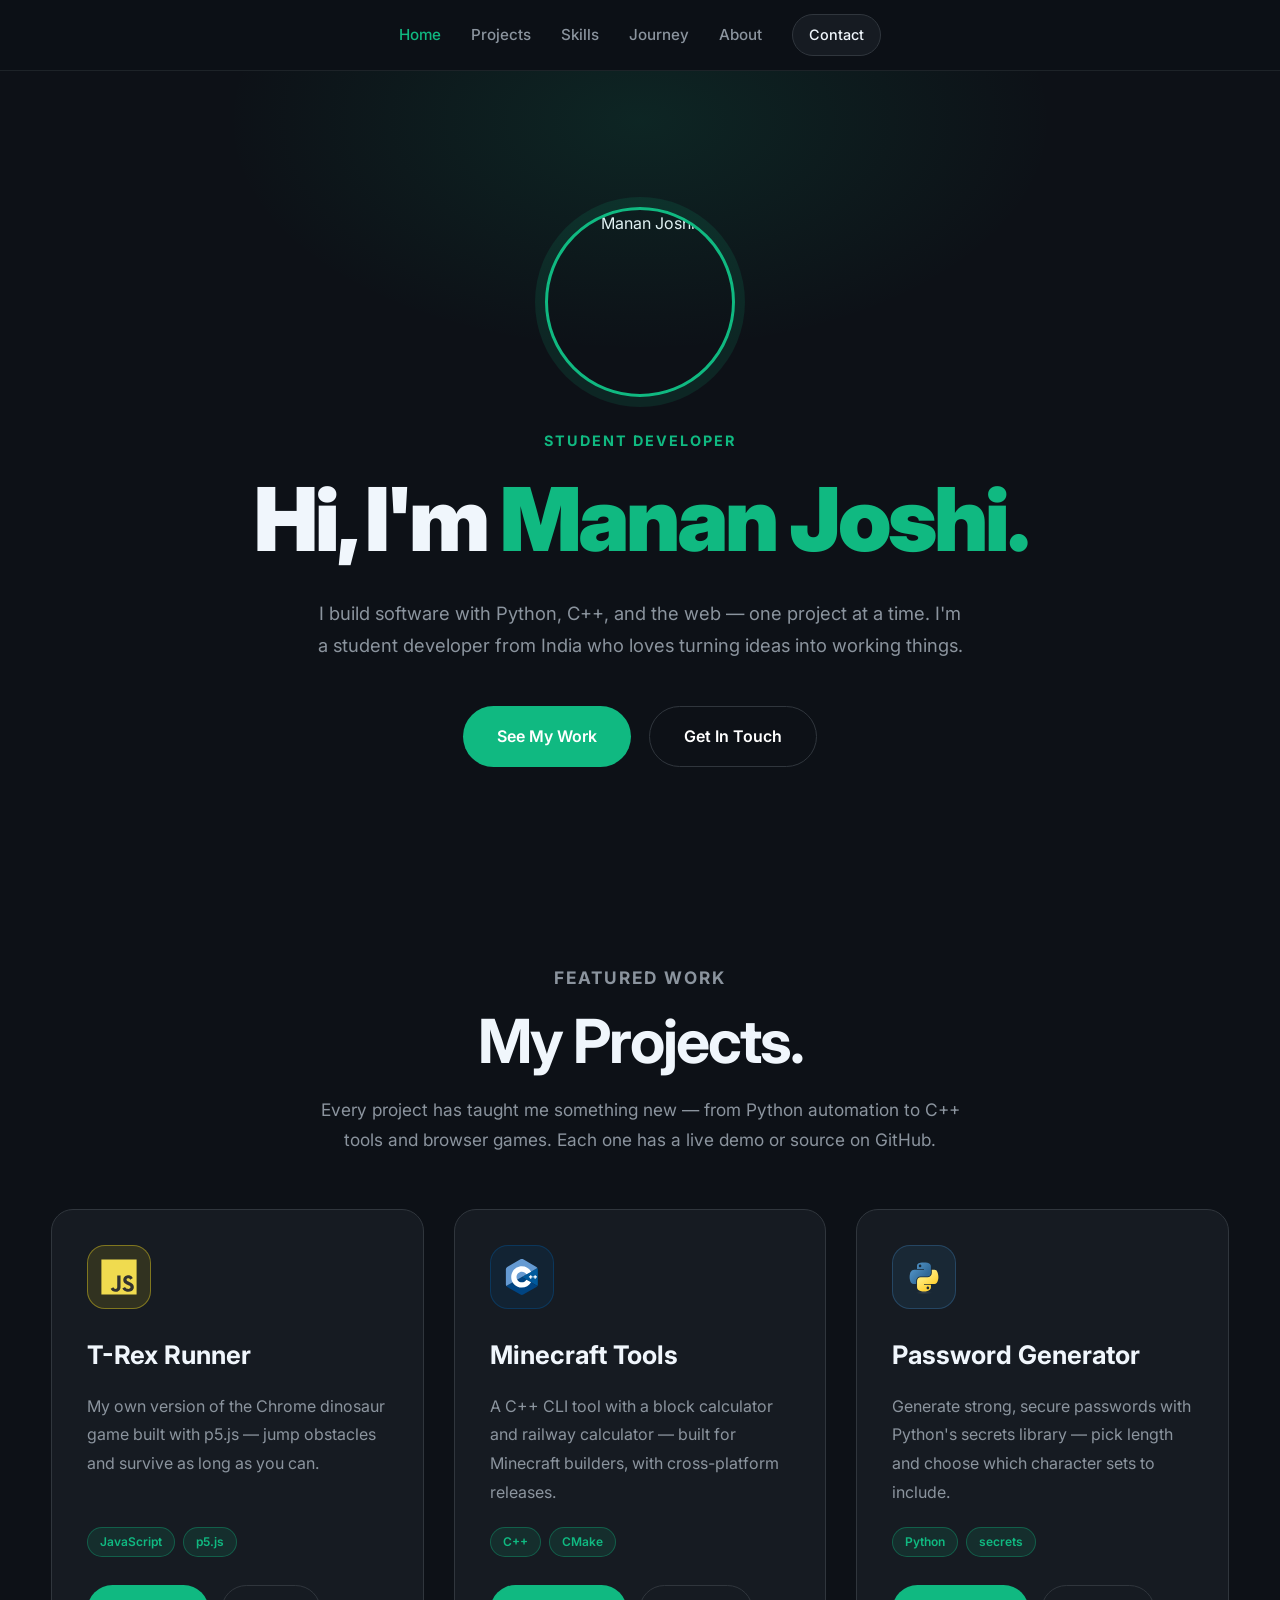
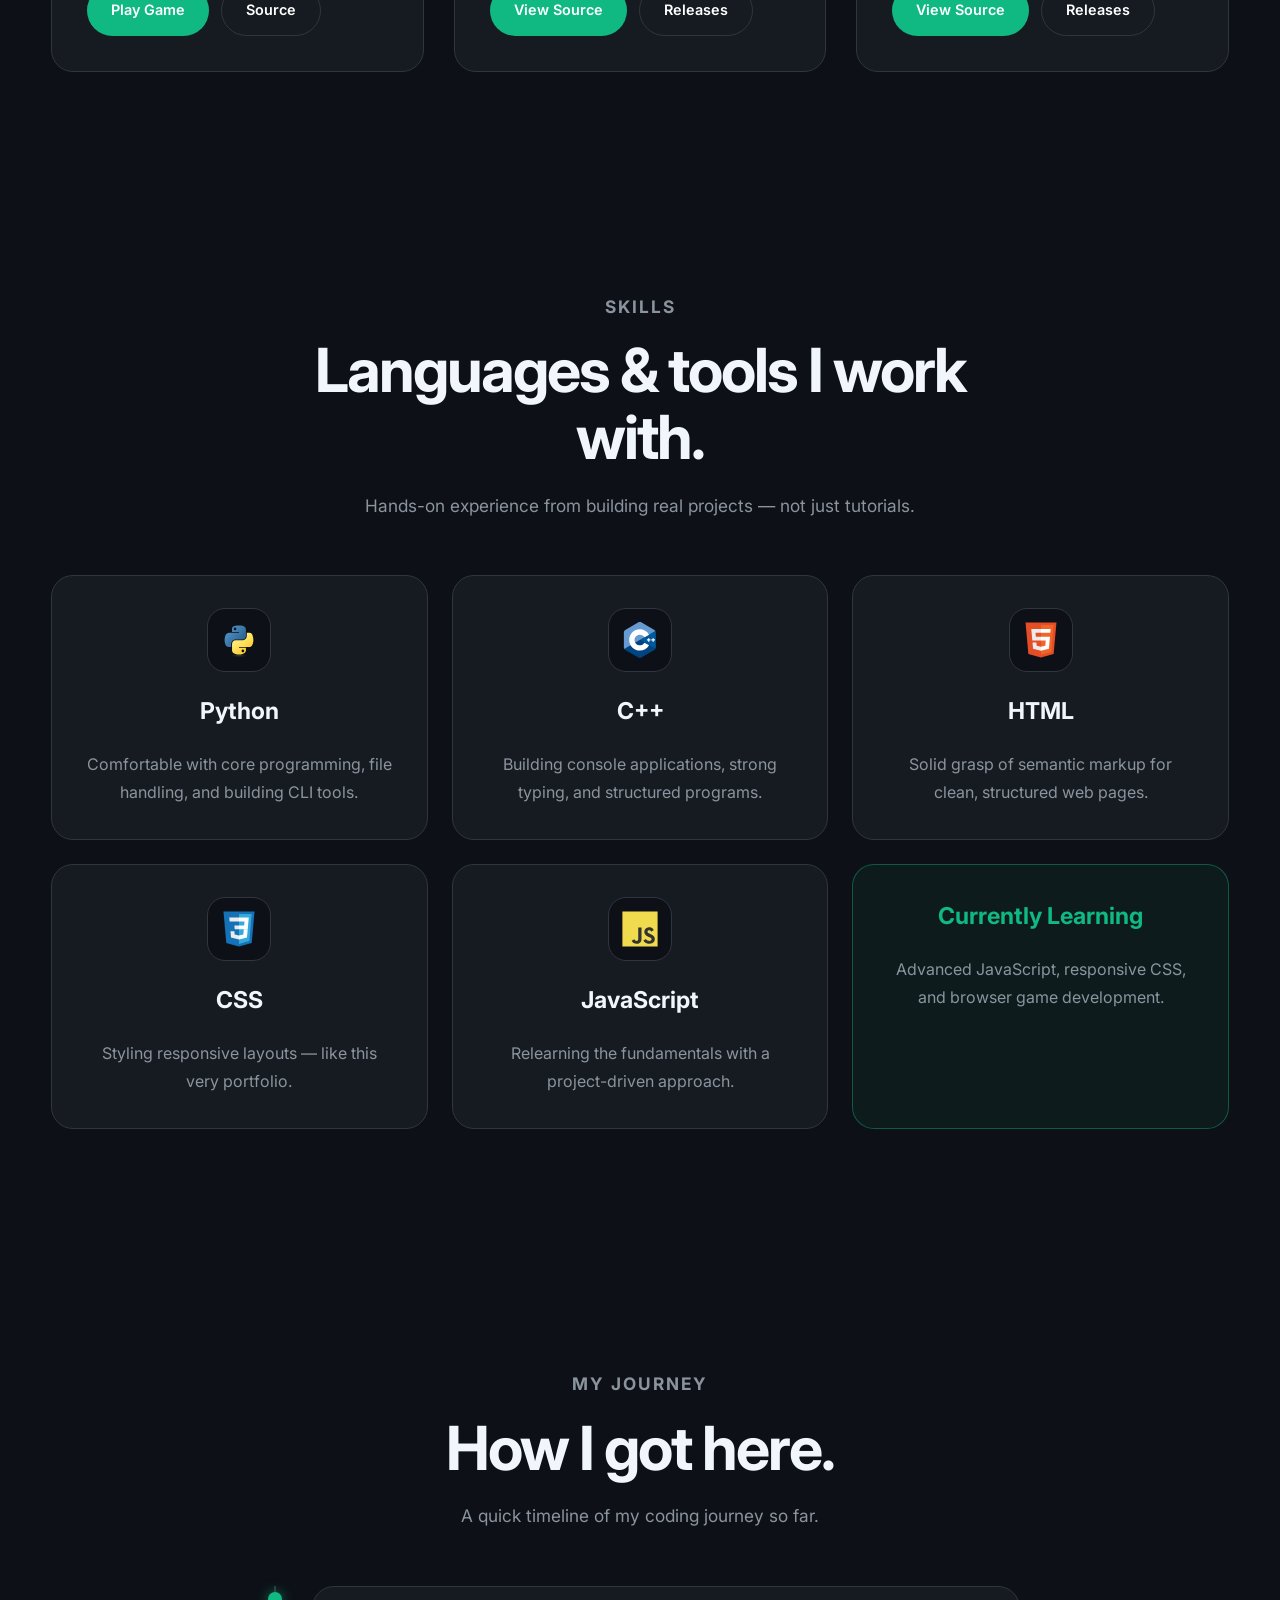
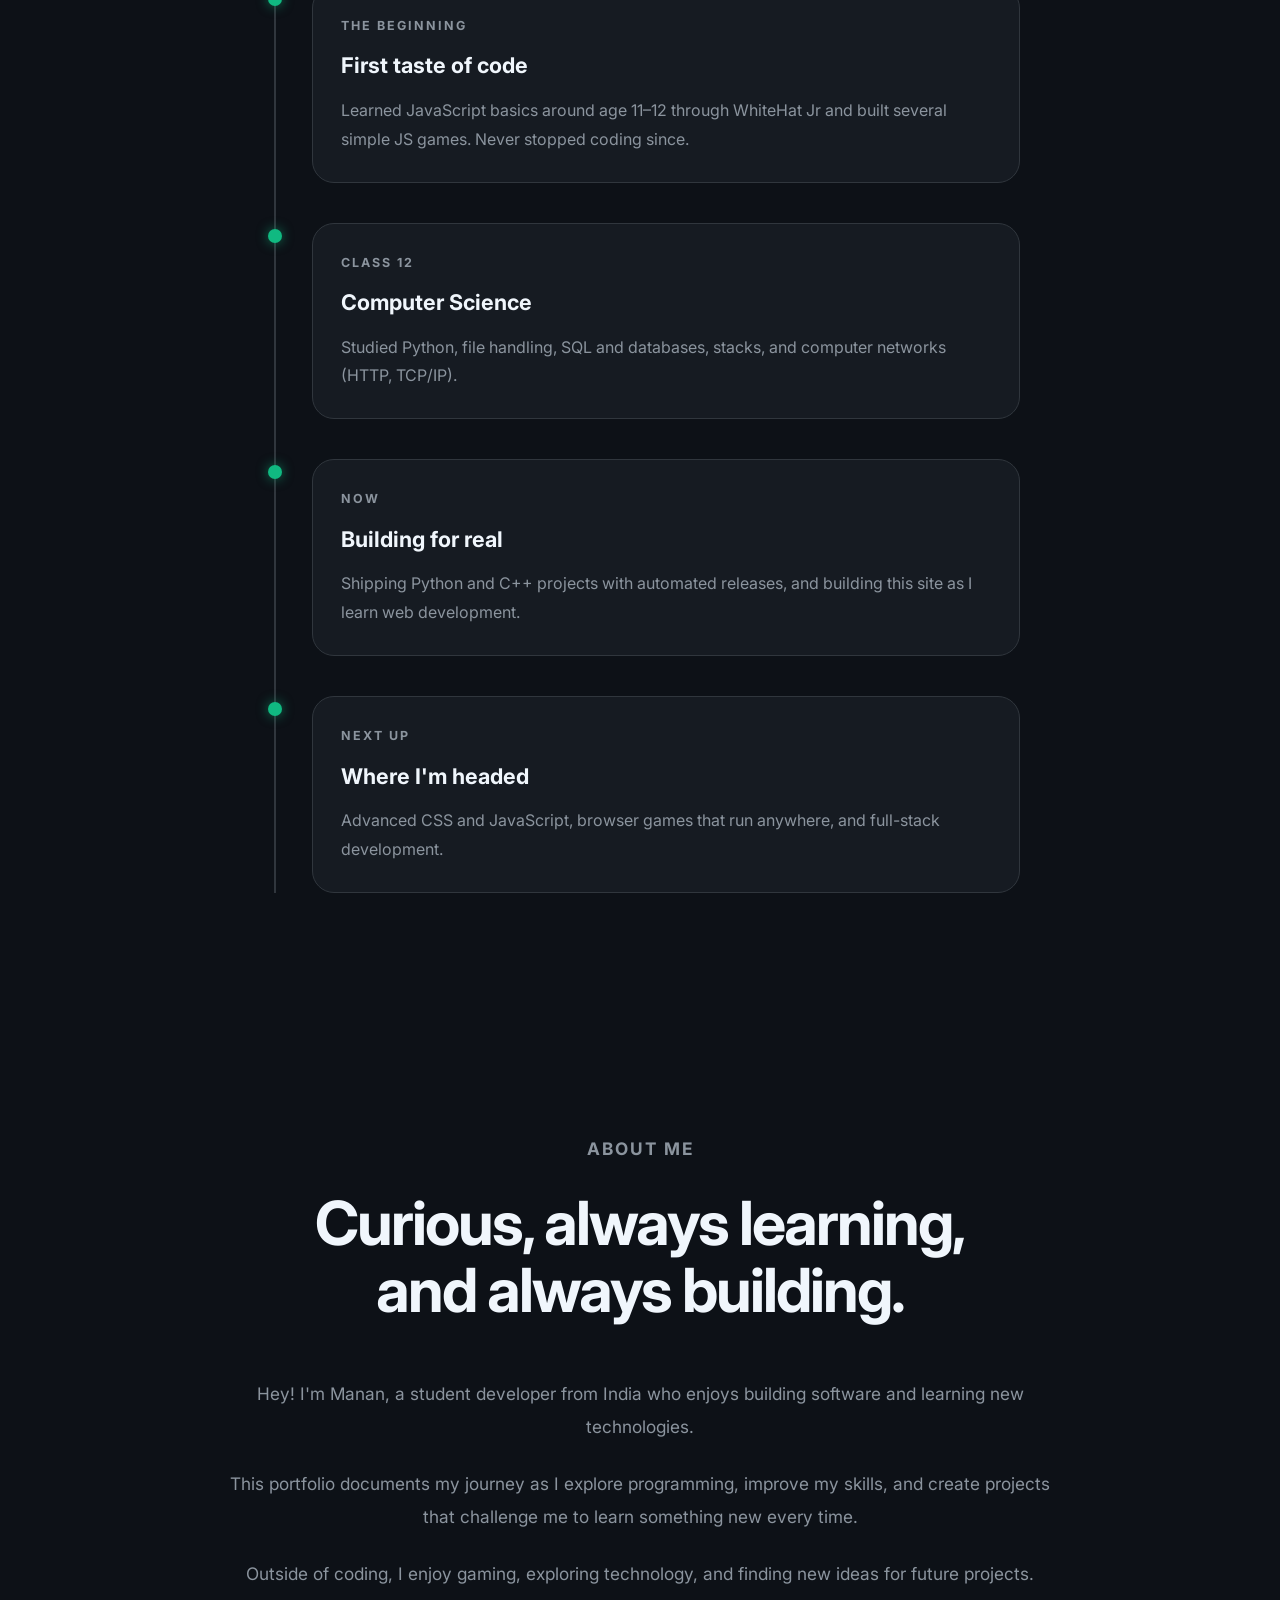
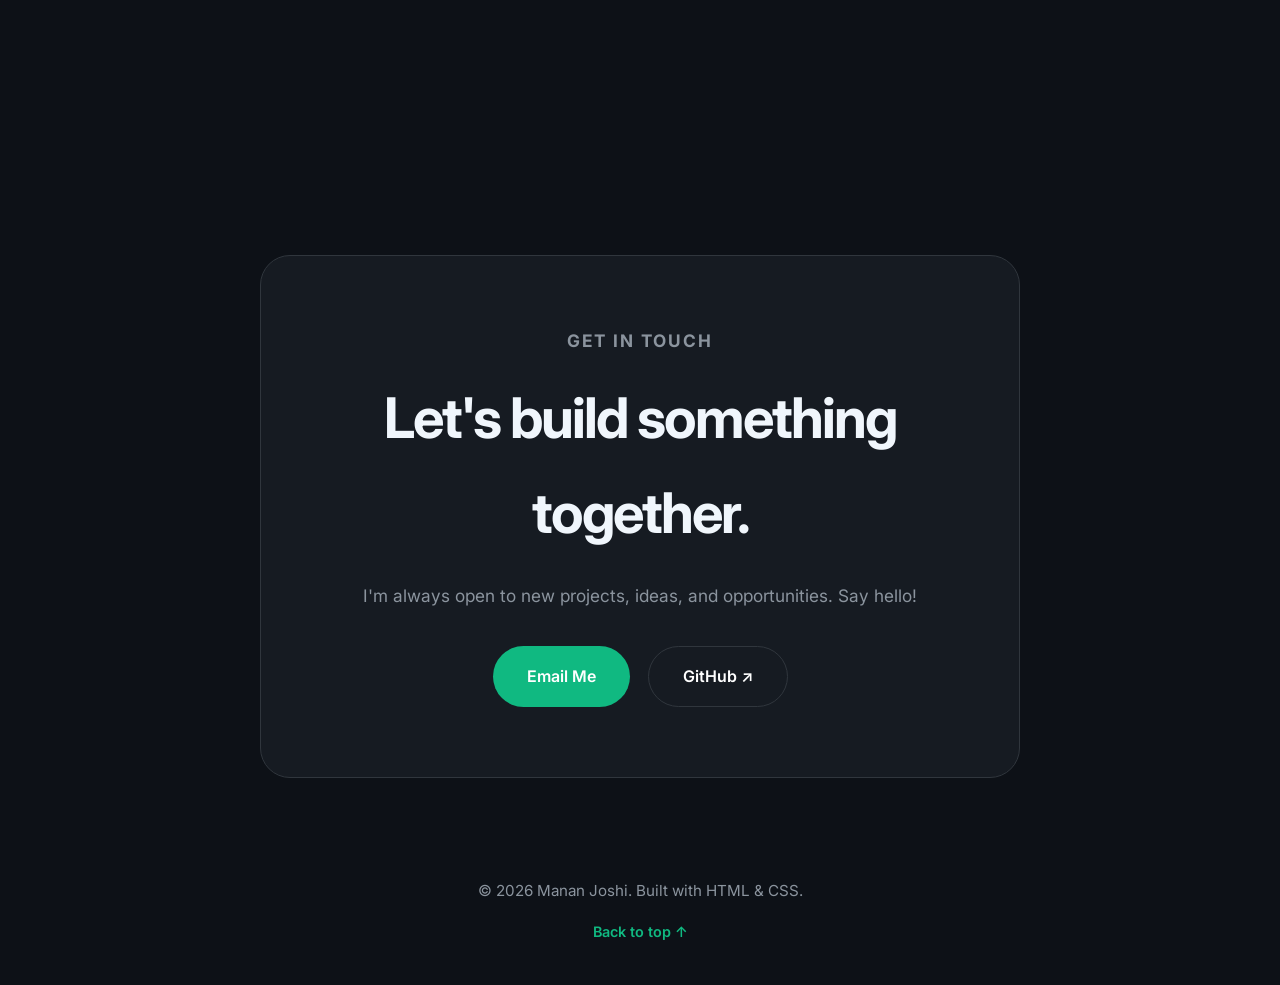
==== index.html @ fc64998f "clear 'My Projects' section heading" ====
<!DOCTYPE html>
<html lang="en">

<head>
    <meta charset="UTF-8">
    <meta name="viewport" content="width=device-width, initial-scale=1.0">
    <meta name="theme-color" content="#0D1117">
    <title>Manan Joshi | Portfolio — Student Developer & Projects</title>
    <meta name="description" content="Student developer from India building projects with Python, C++, and Web Development.">
    <meta property="og:site_name" content="Manan Joshi Portfolio">
    <meta property="og:title" content="Manan Joshi | Portfolio — Student Developer">
    <meta property="og:description" content="Student developer documenting projects, learning, and software development.">
    <meta property="og:image" content="https://manan.is-a.dev/preview.png">
    <meta property="og:type" content="website">
    <meta name="twitter:card" content="summary_large_image">
    <link class="favicon" rel="icon" href="favicon.png">
    <link rel="preconnect" href="https://fonts.googleapis.com">
    <link rel="preconnect" href="https://fonts.gstatic.com" crossorigin>
    <link href="https://fonts.googleapis.com/css2?family=Inter:wght@400;500;600;700;900&display=swap" rel="stylesheet">
    <link rel="stylesheet" href="style.css">
    <meta name="google-site-verification" content="tQXLFUhHLoD3-BiDWoEAZrjiJuhq7GMiHHihAaQNMvo" />
</head>

<body>

    <nav class="navbar">
        <div class="nav-container">
            <div class="nav-links">
                <a href="#">Home</a>
                <a href="#projects">Projects</a>
                <a href="#skills">Skills</a>
                <a href="#journey">Journey</a>
                <a href="#about">About</a>
                <a href="#contact" class="nav-btn">Contact</a>
            </div>
        </div>
    </nav>

    <div class="container">

        <header class="hero">
            <img src="img/avatar.png" alt="Manan Joshi" class="hero-avatar">
            <p class="hero-tag">Student Developer</p>
            <h1>Hi, I'm <span>Manan Joshi.</span></h1>
            <p class="hero-text">
                I build software with Python, C++, and the web — one project at a time.
                I'm a student developer from India who loves turning ideas into working things.
            </p>
            <div class="hero-buttons">
                <a href="#projects" class="btn">See My Work</a>
                <a href="#contact" class="btn secondary">Get In Touch</a>
            </div>
        </header>

        <section class="featured" id="projects">
            <div class="section-heading reveal">
                <p class="section-tag">Featured Work</p>
                <h2>My Projects.</h2>
                <p>
                    Every project has taught me something new — from Python automation to C++ tools
                    and browser games. Each one has a live demo or source on GitHub.
                </p>
            </div>

            <div class="project-grid">

                <div class="project reveal">
                    <div class="project-icon tile-js">
                        <img src="img/javascript.svg" alt="JavaScript icon">
                    </div>
                    <h3>T-Rex Runner</h3>
                    <p>My own version of the Chrome dinosaur game built with p5.js — jump obstacles and survive as long as you can.</p>
                    <div class="project-meta">
                        <span class="tag">JavaScript</span>
                        <span class="tag">p5.js</span>
                    </div>
                    <div class="project-links">
                        <a href="#" class="project-link" data-game="trex/index.html">Play Game</a>
                        <a href="https://github.com/ManannJoshi/trex" target="_blank" rel="noopener" class="project-link secondary-link">Source</a>
                    </div>
                </div>

                <div class="project reveal">
                    <div class="project-icon tile-cpp">
                        <img src="img/cplusplus.svg" alt="C++ icon">
                    </div>
                    <h3>Minecraft Tools</h3>
                    <p>A C++ CLI tool with a block calculator and railway calculator — built for Minecraft builders, with cross-platform releases.</p>
                    <div class="project-meta">
                        <span class="tag">C++</span>
                        <span class="tag">CMake</span>
                    </div>
                    <div class="project-links">
                        <a href="https://github.com/manannjoshi/minecraft-tools" target="_blank" rel="noopener" class="project-link">View Source</a>
                        <a href="https://github.com/manannjoshi/minecraft-tools/releases" target="_blank" rel="noopener" class="project-link secondary-link">Releases</a>
                    </div>
                </div>

                <div class="project reveal">
                    <div class="project-icon tile-python">
                        <img src="img/python.svg" alt="Python icon">
                    </div>
                    <h3>Password Generator</h3>
                    <p>Generate strong, secure passwords with Python's secrets library — pick length and choose which character sets to include.</p>
                    <div class="project-meta">
                        <span class="tag">Python</span>
                        <span class="tag">secrets</span>
                    </div>
                    <div class="project-links">
                        <a href="https://github.com/manannjoshi/Password-Generator" target="_blank" rel="noopener" class="project-link">View Source</a>
                        <a href="https://github.com/manannjoshi/Password-Generator/releases" target="_blank" rel="noopener" class="project-link secondary-link">Releases</a>
                    </div>
                </div>

            </div>
        </section>

        <section class="skills" id="skills">
            <div class="section-heading reveal">
                <p class="section-tag">Skills</p>
                <h2>Languages &amp; tools I work with.</h2>
                <p>Hands-on experience from building real projects — not just tutorials.</p>
            </div>

            <div class="skills-grid">
                <div class="skill-card reveal">
                    <div class="skill-icon tile-python">
                        <img src="img/python.svg" alt="Python">
                    </div>
                    <h3>Python</h3>
                    <p>Comfortable with core programming, file handling, and building CLI tools.</p>
                </div>
                <div class="skill-card reveal">
                    <div class="skill-icon tile-cpp">
                        <img src="img/cplusplus.svg" alt="C++">
                    </div>
                    <h3>C++</h3>
                    <p>Building console applications, strong typing, and structured programs.</p>
                </div>
                <div class="skill-card reveal">
                    <div class="skill-icon tile-html">
                        <img src="img/html5.svg" alt="HTML">
                    </div>
                    <h3>HTML</h3>
                    <p>Solid grasp of semantic markup for clean, structured web pages.</p>
                </div>
                <div class="skill-card reveal">
                    <div class="skill-icon tile-css">
                        <img src="img/css.svg" alt="CSS">
                    </div>
                    <h3>CSS</h3>
                    <p>Styling responsive layouts — like this very portfolio.</p>
                </div>
                <div class="skill-card reveal">
                    <div class="skill-icon tile-js">
                        <img src="img/javascript.svg" alt="JavaScript">
                    </div>
                    <h3>JavaScript</h3>
                    <p>Relearning the fundamentals with a project-driven approach.</p>
                </div>
                <div class="skill-card skill-card-accent reveal">
                    <h3>Currently Learning</h3>
                    <p>Advanced JavaScript, responsive CSS, and browser game development.</p>
                </div>
            </div>
        </section>

        <section class="journey" id="journey">
            <div class="section-heading reveal">
                <p class="section-tag">My Journey</p>
                <h2>How I got here.</h2>
                <p>A quick timeline of my coding journey so far.</p>
            </div>

            <div class="timeline">
                <div class="timeline-item">
                    <div class="timeline-marker"></div>
                    <div class="timeline-card reveal">
                        <p class="timeline-tag">The Beginning</p>
                        <h3>First taste of code</h3>
                        <p>Learned JavaScript basics around age 11–12 through WhiteHat Jr and built several simple JS games. Never stopped coding since.</p>
                    </div>
                </div>
                <div class="timeline-item">
                    <div class="timeline-marker"></div>
                    <div class="timeline-card reveal">
                        <p class="timeline-tag">Class 12</p>
                        <h3>Computer Science</h3>
                        <p>Studied Python, file handling, SQL and databases, stacks, and computer networks (HTTP, TCP/IP).</p>
                    </div>
                </div>
                <div class="timeline-item">
                    <div class="timeline-marker"></div>
                    <div class="timeline-card reveal">
                        <p class="timeline-tag">Now</p>
                        <h3>Building for real</h3>
                        <p>Shipping Python and C++ projects with automated releases, and building this site as I learn web development.</p>
                    </div>
                </div>
                <div class="timeline-item">
                    <div class="timeline-marker"></div>
                    <div class="timeline-card reveal">
                        <p class="timeline-tag">Next Up</p>
                        <h3>Where I'm headed</h3>
                        <p>Advanced CSS and JavaScript, browser games that run anywhere, and full-stack development.</p>
                    </div>
                </div>
            </div>
        </section>

        <section class="about" id="about">
            <div class="section-heading reveal">
                <p class="section-tag">About Me</p>
                <h2>Curious, always learning, and always building.</h2>
            </div>
            <p>Hey! I'm Manan, a student developer from India who enjoys building software and learning new technologies.</p>
            <p>This portfolio documents my journey as I explore programming, improve my skills, and create projects that challenge me to learn something new every time.</p>
            <p>Outside of coding, I enjoy gaming, exploring technology, and finding new ideas for future projects.</p>
        </section>

        <section class="contact" id="contact">
            <div class="contact-card reveal">
                <p class="section-tag">Get In Touch</p>
                <h2>Let's build something together.</h2>
                <p>I'm always open to new projects, ideas, and opportunities. Say hello!</p>
                <div class="hero-buttons">
                    <a href="mailto:mananjoshi.dev@gmail.com" class="btn">Email Me</a>
                    <a href="https://github.com/ManannJoshi" target="_blank" rel="noopener" class="btn secondary">GitHub ↗</a>
                </div>
            </div>
        </section>

        <footer>
            <div class="footer-bottom">
                <p>© 2026 Manan Joshi. Built with HTML &amp; CSS.</p>
                <a href="#" class="back-to-top">Back to top ↑</a>
            </div>
        </footer>

    </div>

    <div class="game-modal" id="game-modal" role="dialog" aria-modal="true" aria-label="T-Rex Runner game">
        <div class="game-modal-backdrop" id="game-modal-backdrop"></div>
        <div class="game-modal-content">
            <div class="game-modal-header">
                <span class="game-modal-title">T-Rex Runner</span>
                <button class="game-modal-close" id="game-modal-close" aria-label="Close game">✕</button>
            </div>
            <iframe class="game-modal-frame" id="game-modal-frame" src="" title="T-Rex Runner game" loading="lazy"></iframe>
        </div>
    </div>

    <script>
        document.querySelectorAll('a[href^="#"]').forEach(function (link) {
            link.addEventListener('click', function (e) {
                const href = this.getAttribute('href');
                if (href === '#') {
                    e.preventDefault();
                    window.scrollTo({ top: 0, behavior: 'smooth' });
                    return;
                }
                const target = document.querySelector(href);
                if (target) {
                    e.preventDefault();
                    target.scrollIntoView({ behavior: 'smooth' });
                }
            });
        });

        const navLinks = document.querySelectorAll('.nav-links a');
        const sections = ['projects', 'skills', 'journey', 'about', 'contact'];

        function updateActiveNav() {
            const pos = window.scrollY + 100;
            let current = '';
            for (const id of sections) {
                const el = document.getElementById(id);
                if (el && el.offsetTop <= pos) current = id;
            }
            navLinks.forEach(function (a) {
                const href = a.getAttribute('href');
                const isActive = current ? href === '#' + current : href === '#';
                a.classList.toggle('active', isActive);
            });
        }

        window.addEventListener('scroll', updateActiveNav);
        updateActiveNav();

        const revealEls = document.querySelectorAll('.reveal');
        if ('IntersectionObserver' in window) {
            const observer = new IntersectionObserver(function (entries) {
                entries.forEach(function (entry) {
                    if (entry.isIntersecting) {
                        entry.target.classList.add('visible');
                        observer.unobserve(entry.target);
                    }
                });
            }, { threshold: 0.1 });
            revealEls.forEach(function (el, i) {
                const parent = el.parentElement;
                if (parent && parent.classList.contains('project-grid')) {
                    el.style.transitionDelay = (i % 4) * 0.08 + 's';
                } else if (parent && parent.classList.contains('skills-grid')) {
                    el.style.transitionDelay = (i % 3) * 0.08 + 's';
                }
                observer.observe(el);
            });
        } else {
            revealEls.forEach(function (el) { el.classList.add('visible'); });
        }

        const gameModal = document.getElementById('game-modal');
        const gameFrame = document.getElementById('game-modal-frame');
        const gameClose = document.getElementById('game-modal-close');
        const gameBackdrop = document.getElementById('game-modal-backdrop');

        function closeGame() {
            gameModal.classList.remove('open');
            gameFrame.removeAttribute('src');
            document.body.style.overflow = '';
            if (document.activeElement && document.activeElement.closest('.game-modal')) {
                gameClose.blur();
            }
        }

        document.querySelectorAll('[data-game]').forEach(function (link) {
            link.addEventListener('click', function (e) {
                e.preventDefault();
                gameFrame.setAttribute('src', link.getAttribute('data-game'));
                gameModal.classList.add('open');
                document.body.style.overflow = 'hidden';
                gameClose.focus();
            });
        });

        gameClose.addEventListener('click', closeGame);
        gameBackdrop.addEventListener('click', closeGame);
        window.addEventListener('message', function (e) {
            if (e.data === 'close-game') closeGame();
        });
        document.addEventListener('keydown', function (e) {
            if (e.key === 'Escape' && gameModal.classList.contains('open')) closeGame();
        });
    </script>

</body>
</html>
---- style.css ----
:root{
    --bg:#0D1117;
    --surface:#161B22;
    --surface-hover:#21262D;
    --text:#F0F6FC;
    --muted:#8B949E;
    --accent:#10B981;
    --border:#30363D;
    --radius:20px;
}

*{
    margin:0;
    padding:0;
    box-sizing:border-box;
}

:focus-visible{
    outline:2px solid var(--accent);
    outline-offset:3px;
    border-radius:6px;
}

html{
    scroll-behavior:smooth;
}

body{
    background:var(--bg);
    color:var(--text);
    font-family:"Inter",sans-serif;
    line-height:1.7;
    display:flex;
    flex-direction:column;
    align-items:center;
}

.container{
    width:min(1180px,92%);
    margin:0 auto;
    display:flex;
    flex-direction:column;
    align-items:center;
}

.navbar {
    position: sticky;
    top: 0;
    z-index: 100;
    width: 100%;
    background: rgba(13, 17, 23, 0.75);
    backdrop-filter: blur(12px);
    -webkit-backdrop-filter: blur(12px);
    border-bottom: 1px solid rgba(48, 54, 61, 0.5);
}

.nav-container {
    width: min(1180px, 92%);
    margin: auto;
    height: 70px;
    display: flex;
    justify-content: center;
    align-items: center;
}

.nav-links {
    display: flex;
    align-items: center;
    gap: 30px;
}

.nav-links a {
    color: var(--muted);
    text-decoration: none;
    font-size: 0.95rem;
    font-weight: 500;
    transition: color 0.2s ease;
}

.nav-links a:hover {
    color: var(--text);
}

.nav-links a.active {
    color: var(--accent);
}

.nav-links .nav-btn.active {
    border-color: var(--accent);
    color: white;
}

.nav-links .nav-btn {
    background: var(--surface);
    border: 1px solid var(--border);
    padding: 8px 16px;
    border-radius: 999px;
    color: var(--text);
    font-size: 0.9rem;
    transition: all 0.2s ease;
}

.nav-links .nav-btn:hover {
    background: var(--surface-hover);
    border-color: var(--accent);
    color: white;
}

.hero{
    min-height:88vh;
    display:flex;
    flex-direction:column;
    justify-content:center;
    align-items:center;
    text-align:center;
    width:100%;
    padding:100px 0 60px;
    position:relative;
    overflow:hidden;
}

.hero::before{
    content:'';
    position:absolute;
    top:-200px;
    left:50%;
    transform:translateX(-50%);
    width:900px;
    height:500px;
    background:radial-gradient(ellipse at center, rgba(16,185,129,0.12) 0%, transparent 65%);
    pointer-events:none;
}

.hero-avatar{
    width:190px;
    height:190px;
    border-radius:50%;
    object-fit:cover;
    border:3px solid var(--accent);
    box-shadow:0 0 0 10px rgba(16,185,129,0.12);
    margin-bottom:32px;
}

.hero-tag{
    color:var(--accent);
    font-weight:700;
    letter-spacing:2px;
    text-transform:uppercase;
    font-size:0.9rem;
    margin-bottom:18px;
}

.hero h1 {
    font-size: clamp(3rem, 7vw, 5.5rem);
    line-height: 1.1;
    font-weight: 900;
    letter-spacing: -3px;
    max-width: 100%;
}

.hero h1 span{
    color:var(--accent);
}

.hero-text{
    margin-top:30px;
    max-width:650px;
    color:var(--muted);
    font-size:1.15rem;
    text-align:center;
}

.hero-buttons{
    display:flex;
    gap:18px;
    margin-top:45px;
    flex-wrap:wrap;
    justify-content:center;
}

.btn{
    display:inline-flex;
    justify-content:center;
    align-items:center;
    padding:16px 34px;
    border-radius:999px;
    text-decoration:none;
    font-weight:600;
    background:var(--accent);
    color:white;
    transition:.25s;
}

.btn:hover{
    transform:translateY(-3px);
}

.secondary{
    background:transparent;
    border:1px solid var(--border);
}

.secondary:hover{
    background:var(--surface);
}

section{
    padding:100px 0;
    width:100%;
    scroll-margin-top:80px;
}

.section-heading{
    max-width:700px;
    margin-bottom:55px;
    text-align:center;
    margin-left:auto;
    margin-right:auto;
}

.section-tag{
    display:inline-block;
    color:var(--accent);
    font-size:.82rem;
    font-weight:700;
    letter-spacing:2px;
    text-transform:uppercase;
    margin-bottom:16px;
}

.section-heading h2{
    font-size:clamp(2.4rem,5vw,3.8rem);
    line-height:1.1;
    letter-spacing:-2px;
    margin-bottom:20px;
}

.section-heading p{
    color:var(--muted);
    font-size:1.08rem;
    max-width:650px;
    margin-left:auto;
    margin-right:auto;
}

.project-grid{
    display:grid;
    grid-template-columns:repeat(auto-fit,minmax(280px,1fr));
    gap:30px;
    width:100%;
}

.project{
    position: relative;
    z-index: 1;
    overflow: hidden;
    display:flex;
    flex-direction:column;
    text-decoration:none;
    color:inherit;
    background:var(--surface);
    border:1px solid var(--border);
    border-radius:22px;
    padding:35px;
    transition:.3s;
}

.project:hover{
    transform:translateY(-8px);
    border-color:var(--accent);
    background:var(--surface-hover);
}

.project-icon{
    width:64px;
    height:64px;
    display:flex;
    align-items:center;
    justify-content:center;
    background:var(--bg);
    border:1px solid var(--border);
    border-radius:18px;
    margin-bottom:24px;
}

.project-icon img{
    width:36px;
    height:36px;
    object-fit:contain;
}

.tile-python{
    background:rgba(55,118,171,0.14);
    border-color:rgba(55,118,171,0.4);
}

.tile-cpp{
    background:rgba(0,89,156,0.14);
    border-color:rgba(0,89,156,0.4);
}

.tile-html{
    background:rgba(227,79,38,0.14);
    border-color:rgba(227,79,38,0.4);
}

.tile-css{
    background:rgba(21,114,182,0.14);
    border-color:rgba(21,114,182,0.4);
}

.tile-js{
    background:rgba(247,223,30,0.12);
    border-color:rgba(247,223,30,0.4);
}

.project h3{
    font-size:1.6rem;
    margin-bottom:15px;
}

.project p{
    color:var(--muted);
    line-height:1.8;
    flex:1;
}

.project-links{
    position:relative;
    z-index:3;
    display:flex;
    flex-wrap:wrap;
    gap:12px;
    margin-top:28px;
}

.project-link{
    display:inline-flex;
    align-items:center;
    justify-content:center;
    padding:12px 24px;
    border-radius:999px;
    background:var(--accent);
    color:white;
    font-size:0.9rem;
    font-weight:600;
    text-decoration:none;
    transition:.25s;
}

.project-link:hover{
    transform:translateY(-3px);
}

.project-link.secondary-link{
    background:transparent;
    border:1px solid var(--border);
}

.project-link.secondary-link:hover{
    background:var(--surface);
    border-color:var(--accent);
}

.project-meta {
    display: flex;
    flex-wrap: wrap;
    gap: 8px;
    margin-top: 20px;
}

.tag {
    display: inline-block;
    background: rgba(16, 185, 129, 0.12);
    border: 1px solid rgba(16, 185, 129, 0.35);
    color: var(--accent);
    font-size: 0.75rem;
    font-weight: 600;
    padding: 4px 12px;
    border-radius: 999px;
}

.skills{
    padding:120px 0;
    width:100%;
}

.skills-grid{
    display:grid;
    grid-template-columns:repeat(auto-fit,minmax(280px,1fr));
    gap:24px;
    width:100%;
}

.skill-card{
    background:var(--surface);
    border:1px solid var(--border);
    border-radius:22px;
    padding:32px;
    text-align:center;
    transition:
        transform .3s ease,
        border-color .3s ease,
        background .3s ease;
}

.skill-card:hover{
    transform:translateY(-8px);
    border-color:var(--accent);
    background:var(--surface-hover);
}

.skill-card h3{
    font-size:1.45rem;
    margin-bottom:18px;
    font-weight:700;
}

.skill-card p{
    color:var(--muted);
    line-height:1.8;
}

.skill-icon{
    width:64px;
    height:64px;
    display:flex;
    align-items:center;
    justify-content:center;
    background:var(--bg);
    border:1px solid var(--border);
    border-radius:18px;
    margin:0 auto 20px;
}

.skill-icon img{
    width:36px;
    height:36px;
    object-fit:contain;
}

.skill-card-accent{
    border-color:rgba(16,185,129,0.4);
    background:rgba(16,185,129,0.06);
}

.skill-card-accent h3{
    color:var(--accent);
}

.journey{
    padding:120px 0;
    width:100%;
}

.timeline{
    position:relative;
    max-width:760px;
    margin:0 auto;
    width:100%;
}

.timeline::before{
    content:'';
    position:absolute;
    left:14px;
    top:0;
    bottom:0;
    width:2px;
    background:var(--border);
}

.timeline-item{
    position:relative;
    padding-left:52px;
    padding-bottom:40px;
}

.timeline-item:last-child{
    padding-bottom:0;
}

.timeline-marker{
    position:absolute;
    left:8px;
    top:6px;
    width:14px;
    height:14px;
    border-radius:50%;
    background:var(--accent);
    box-shadow:0 0 12px rgba(16,185,129,0.6);
}

.timeline-card{
    background:var(--surface);
    border:1px solid var(--border);
    border-radius:22px;
    padding:28px;
    transition:
        transform .3s ease,
        border-color .3s ease;
}

.timeline-card:hover{
    transform:translateY(-4px);
    border-color:var(--accent);
}

.timeline-tag{
    color:var(--accent);
    font-size:.78rem;
    font-weight:700;
    letter-spacing:2px;
    text-transform:uppercase;
    margin-bottom:10px;
}

.timeline-card h3{
    font-size:1.35rem;
    margin-bottom:12px;
}

.timeline-card p{
    color:var(--muted);
    line-height:1.8;
}

.about{
    max-width:850px;
    padding:120px 0;
    text-align:center;
    margin-left:auto;
    margin-right:auto;
    width:100%;
}

.about p{
    color:var(--muted);
    font-size:1.08rem;
    margin-bottom:24px;
    line-height:1.9;
    text-align:center;
}

.contact{
    padding:120px 0 40px;
    width:100%;
}

.contact-card{
    background:var(--surface);
    border:1px solid var(--border);
    border-radius:30px;
    padding:70px 40px;
    text-align:center;
    max-width:760px;
    margin:0 auto;
}

.contact-card .section-tag{
    margin-bottom:16px;
}

.contact-card h2{
    font-size:clamp(2.2rem,5vw,3.5rem);
    letter-spacing:-2px;
    margin-bottom:20px;
}

.contact-card p{
    color:var(--muted);
    font-size:1.08rem;
    margin-bottom:35px;
}

.contact-card .hero-buttons{
    margin-top:0;
}

footer{
    padding:60px 0 40px;
    width:100%;
}

.footer-bottom{
    text-align:center;
}

.footer-bottom p{
    color:var(--muted);
    font-size:.95rem;
}

.back-to-top{
    display:inline-block;
    margin-top:16px;
    color:var(--accent);
    text-decoration:none;
    font-size:0.9rem;
    font-weight:600;
    transition:opacity .2s ease;
}

.back-to-top:hover{
    opacity:0.8;
}

.game-modal{
    display:none;
    position:fixed;
    inset:0;
    z-index:100;
    padding:20px;
}

.game-modal.open{
    display:flex;
}

.game-modal-backdrop{
    position:absolute;
    inset:0;
    background:rgba(13,17,23,.9);
    backdrop-filter:blur(4px);
}

.game-modal-content{
    position:relative;
    z-index:1;
    display:flex;
    flex-direction:column;
    width:100%;
    max-width:900px;
    height:100%;
    margin:auto;
    background:var(--surface);
    border:1px solid var(--border);
    border-radius:16px;
    overflow:hidden;
}

.game-modal-header{
    display:flex;
    align-items:center;
    justify-content:space-between;
    padding:14px 18px;
    border-bottom:1px solid var(--border);
}

.game-modal-title{
    color:var(--text);
    font-weight:700;
    font-size:1rem;
}

.game-modal-close{
    background:transparent;
    border:none;
    color:var(--muted);
    font-size:1.1rem;
    cursor:pointer;
    line-height:1;
    padding:6px;
    transition:color .2s ease;
}

.game-modal-close:hover{
    color:var(--accent);
}

.game-modal-frame{
    flex:1;
    width:100%;
    border:none;
    min-height:0;
}

@media (max-width: 768px){
    .game-modal{
        padding:0;
    }

    .game-modal-content{
        max-width:none;
        border-radius:0;
        border:none;
        border-top:1px solid var(--border);
    }
}

.reveal{
    opacity:0;
    transform:translateY(30px);
    transition:opacity .6s ease, transform .6s ease;
}

.reveal.visible{
    opacity:1;
    transform:none;
}

@media (prefers-reduced-motion: reduce) {
    html {
        scroll-behavior: auto;
    }

    *,
    *::before,
    *::after {
        transition-duration: 0.01ms !important;
        animation-duration: 0.01ms !important;
    }

    .reveal {
        opacity: 1;
        transform: none;
    }
}

@media (max-width: 768px) {
    .nav-container {
        flex-direction: row;
        height: auto;
        padding: 14px 0;
        gap: 0;
    }

    .nav-links {
        gap: 14px;
        flex-wrap: nowrap;
        justify-content: center;
        width: 100%;
        overflow-x: auto;
        -webkit-overflow-scrolling: touch;
    }

    .nav-links a {
        font-size: 0.8rem;
        white-space: nowrap;
    }

    .nav-links .nav-btn {
        padding: 6px 14px;
        font-size: 0.8rem;
    }

    .hero {
        min-height: auto;
        padding: 120px 0 60px;
    }

    .hero-avatar {
        width: 150px;
        height: 150px;
    }

    .hero-buttons {
        gap: 12px;
        margin-top: 30px;
    }

    .btn {
        width: 100%;
        padding: 14px 28px;
    }

    section {
        padding: 60px 0;
    }

    .section-heading {
        margin-bottom: 35px;
    }

    .project-grid {
        grid-template-columns: 1fr;
        gap: 20px;
    }

    .project {
        padding: 25px;
    }

    .skills-grid {
        grid-template-columns: 1fr;
        gap: 16px;
    }

    .skill-card {
        padding: 24px;
    }

    .timeline-item {
        padding-left: 44px;
    }

    .timeline::before {
        left: 12px;
    }

    .timeline-marker {
        left: 6px;
    }

    .contact-card {
        padding: 50px 24px;
    }

    footer {
        padding: 40px 0 30px;
    }
}
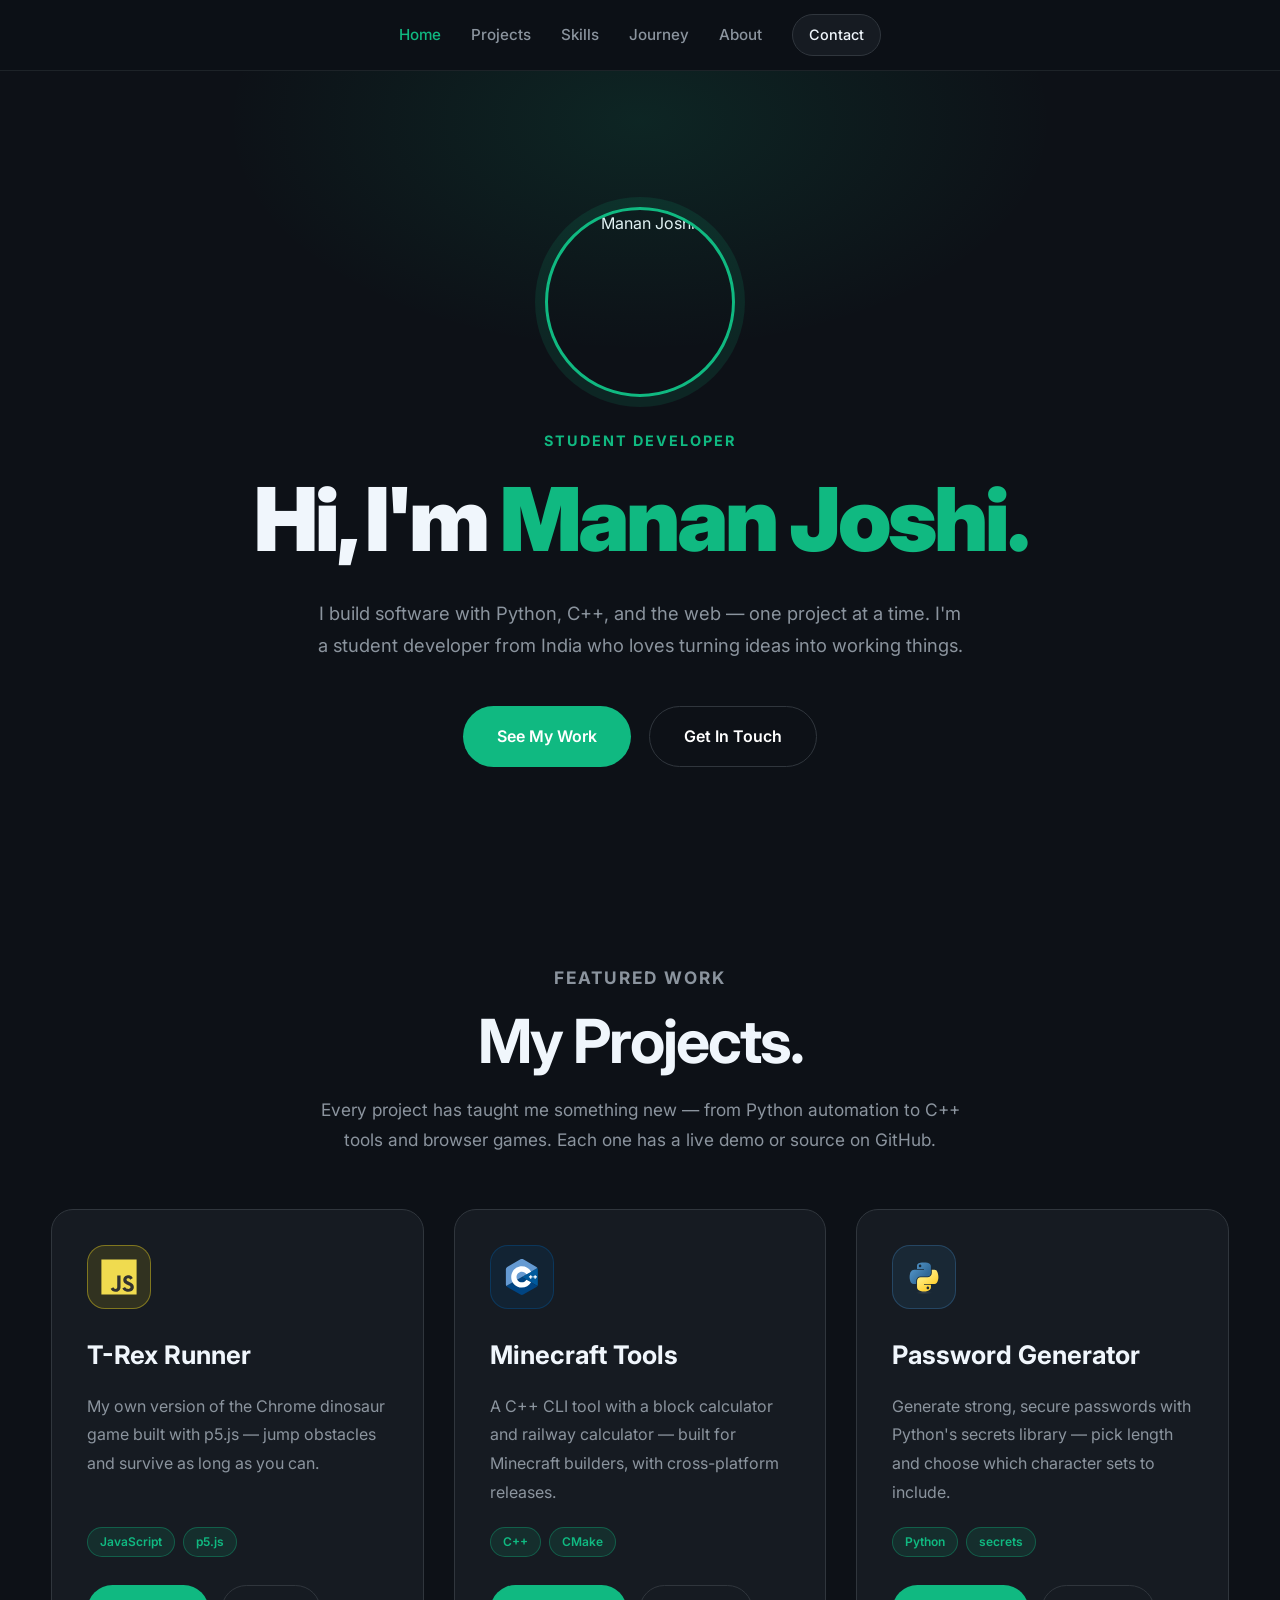
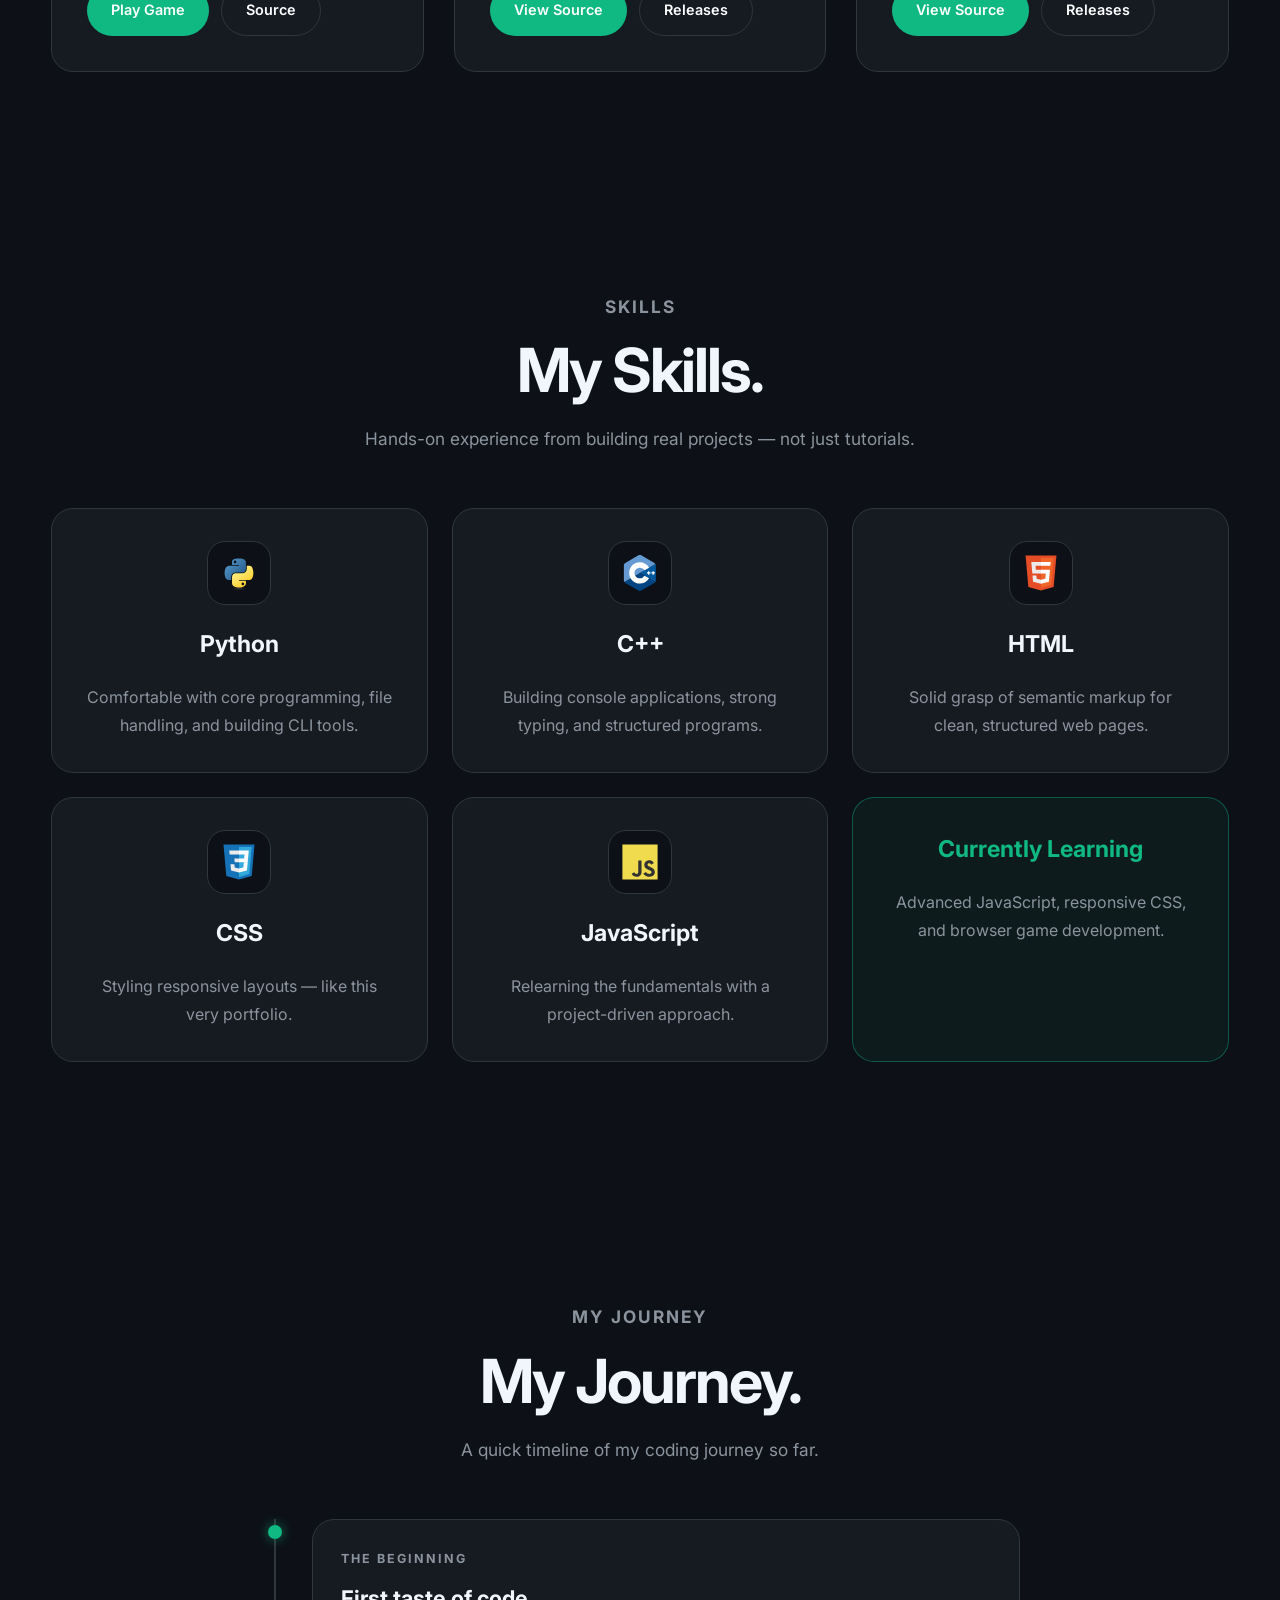
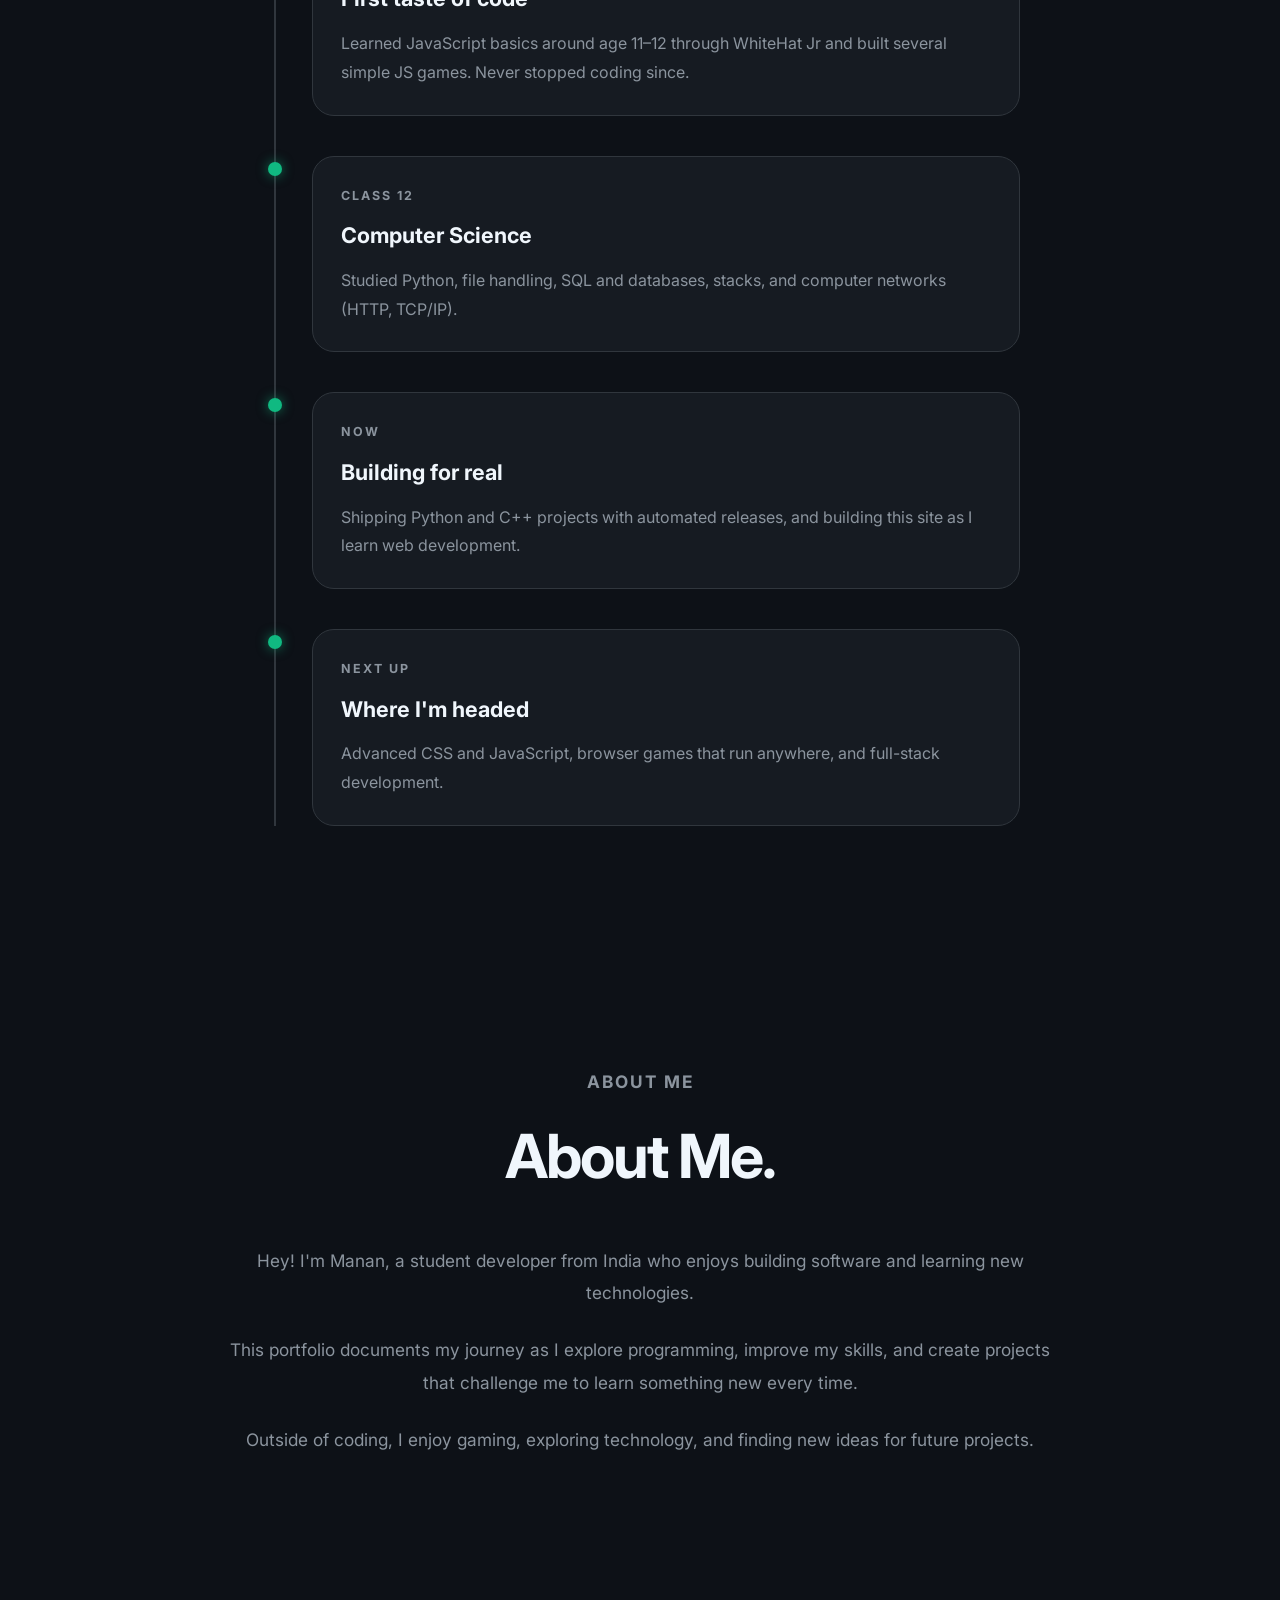
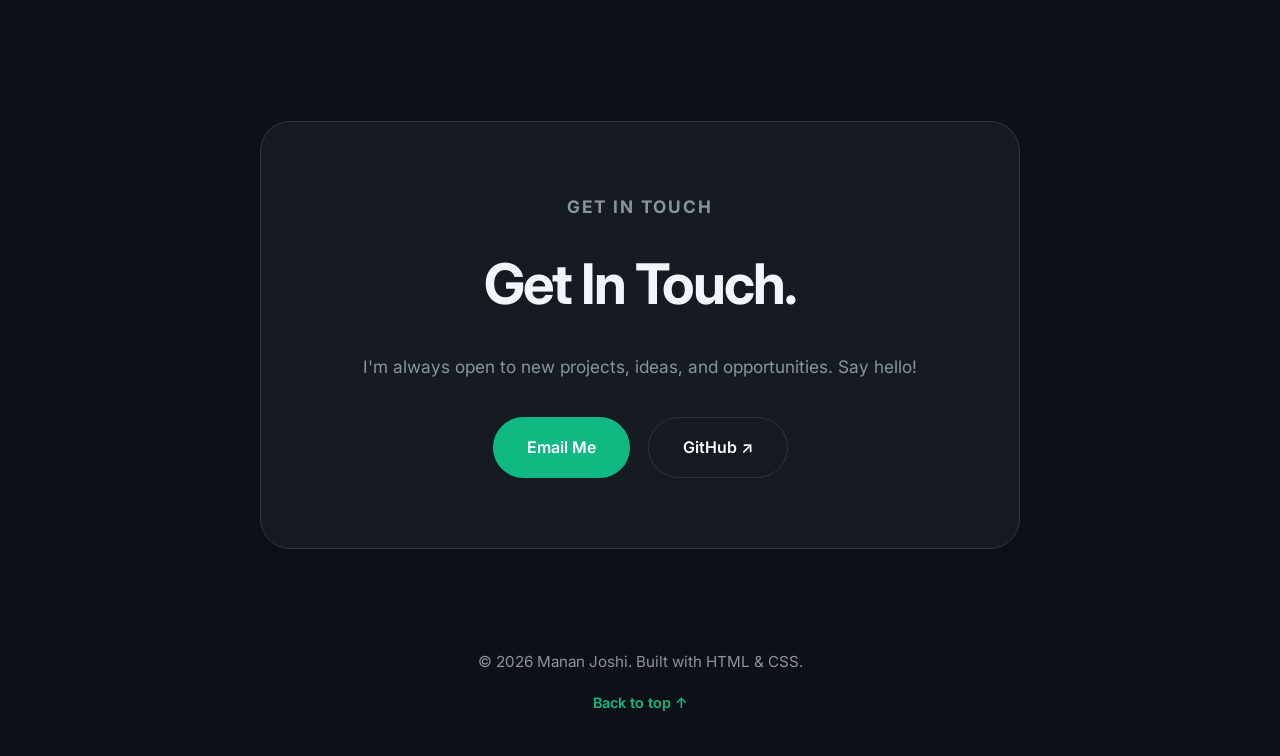
==== commit 6d306cd5: "consistent bold section headlines: My Skills, My Journey, About Me, Get In Touch" ====
--- a/index.html
+++ b/index.html
@@ -118,7 +118,7 @@
         <section class="skills" id="skills">
             <div class="section-heading reveal">
                 <p class="section-tag">Skills</p>
-                <h2>Languages &amp; tools I work with.</h2>
+                <h2>My Skills.</h2>
                 <p>Hands-on experience from building real projects — not just tutorials.</p>
             </div>
 
@@ -168,7 +168,7 @@
         <section class="journey" id="journey">
             <div class="section-heading reveal">
                 <p class="section-tag">My Journey</p>
-                <h2>How I got here.</h2>
+                <h2>My Journey.</h2>
                 <p>A quick timeline of my coding journey so far.</p>
             </div>
 
@@ -211,7 +211,7 @@
         <section class="about" id="about">
             <div class="section-heading reveal">
                 <p class="section-tag">About Me</p>
-                <h2>Curious, always learning, and always building.</h2>
+                <h2>About Me.</h2>
             </div>
             <p>Hey! I'm Manan, a student developer from India who enjoys building software and learning new technologies.</p>
             <p>This portfolio documents my journey as I explore programming, improve my skills, and create projects that challenge me to learn something new every time.</p>
@@ -221,7 +221,7 @@
         <section class="contact" id="contact">
             <div class="contact-card reveal">
                 <p class="section-tag">Get In Touch</p>
-                <h2>Let's build something together.</h2>
+                <h2>Get In Touch.</h2>
                 <p>I'm always open to new projects, ideas, and opportunities. Say hello!</p>
                 <div class="hero-buttons">
                     <a href="mailto:mananjoshi.dev@gmail.com" class="btn">Email Me</a>
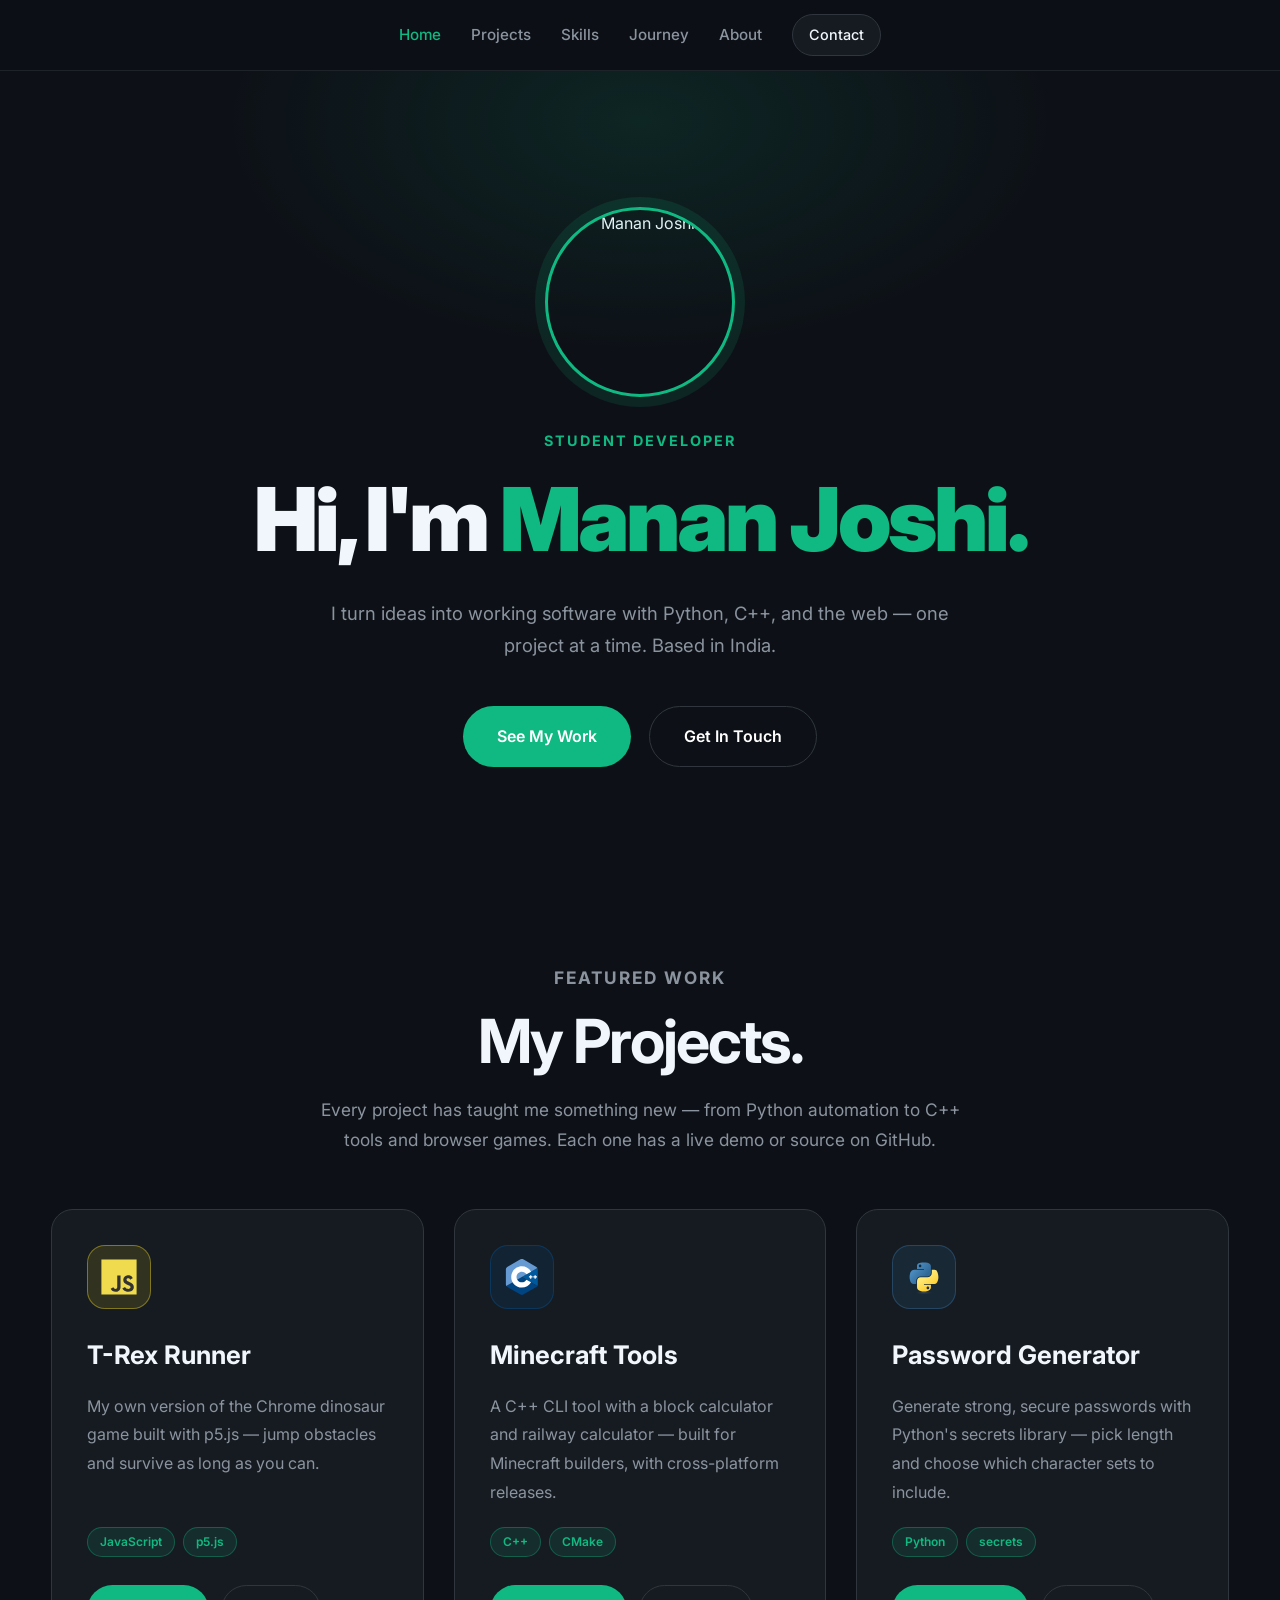
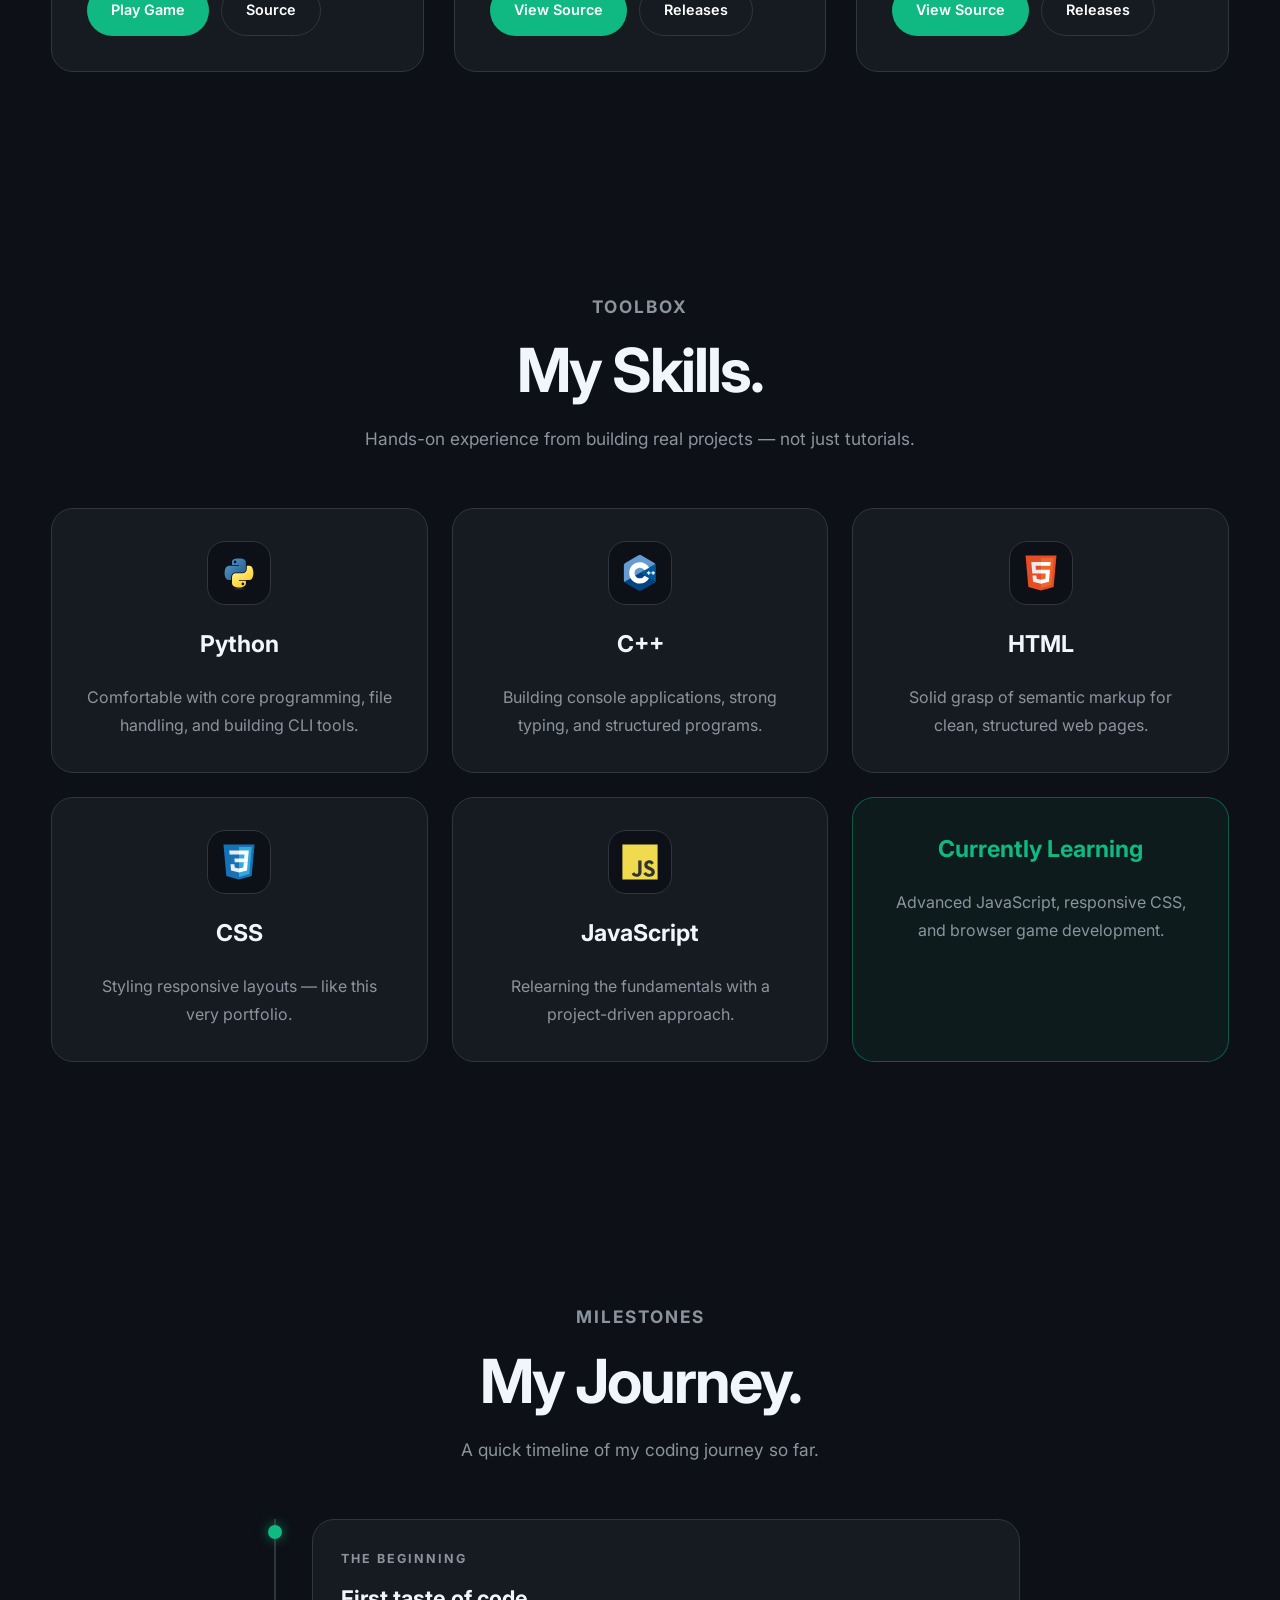
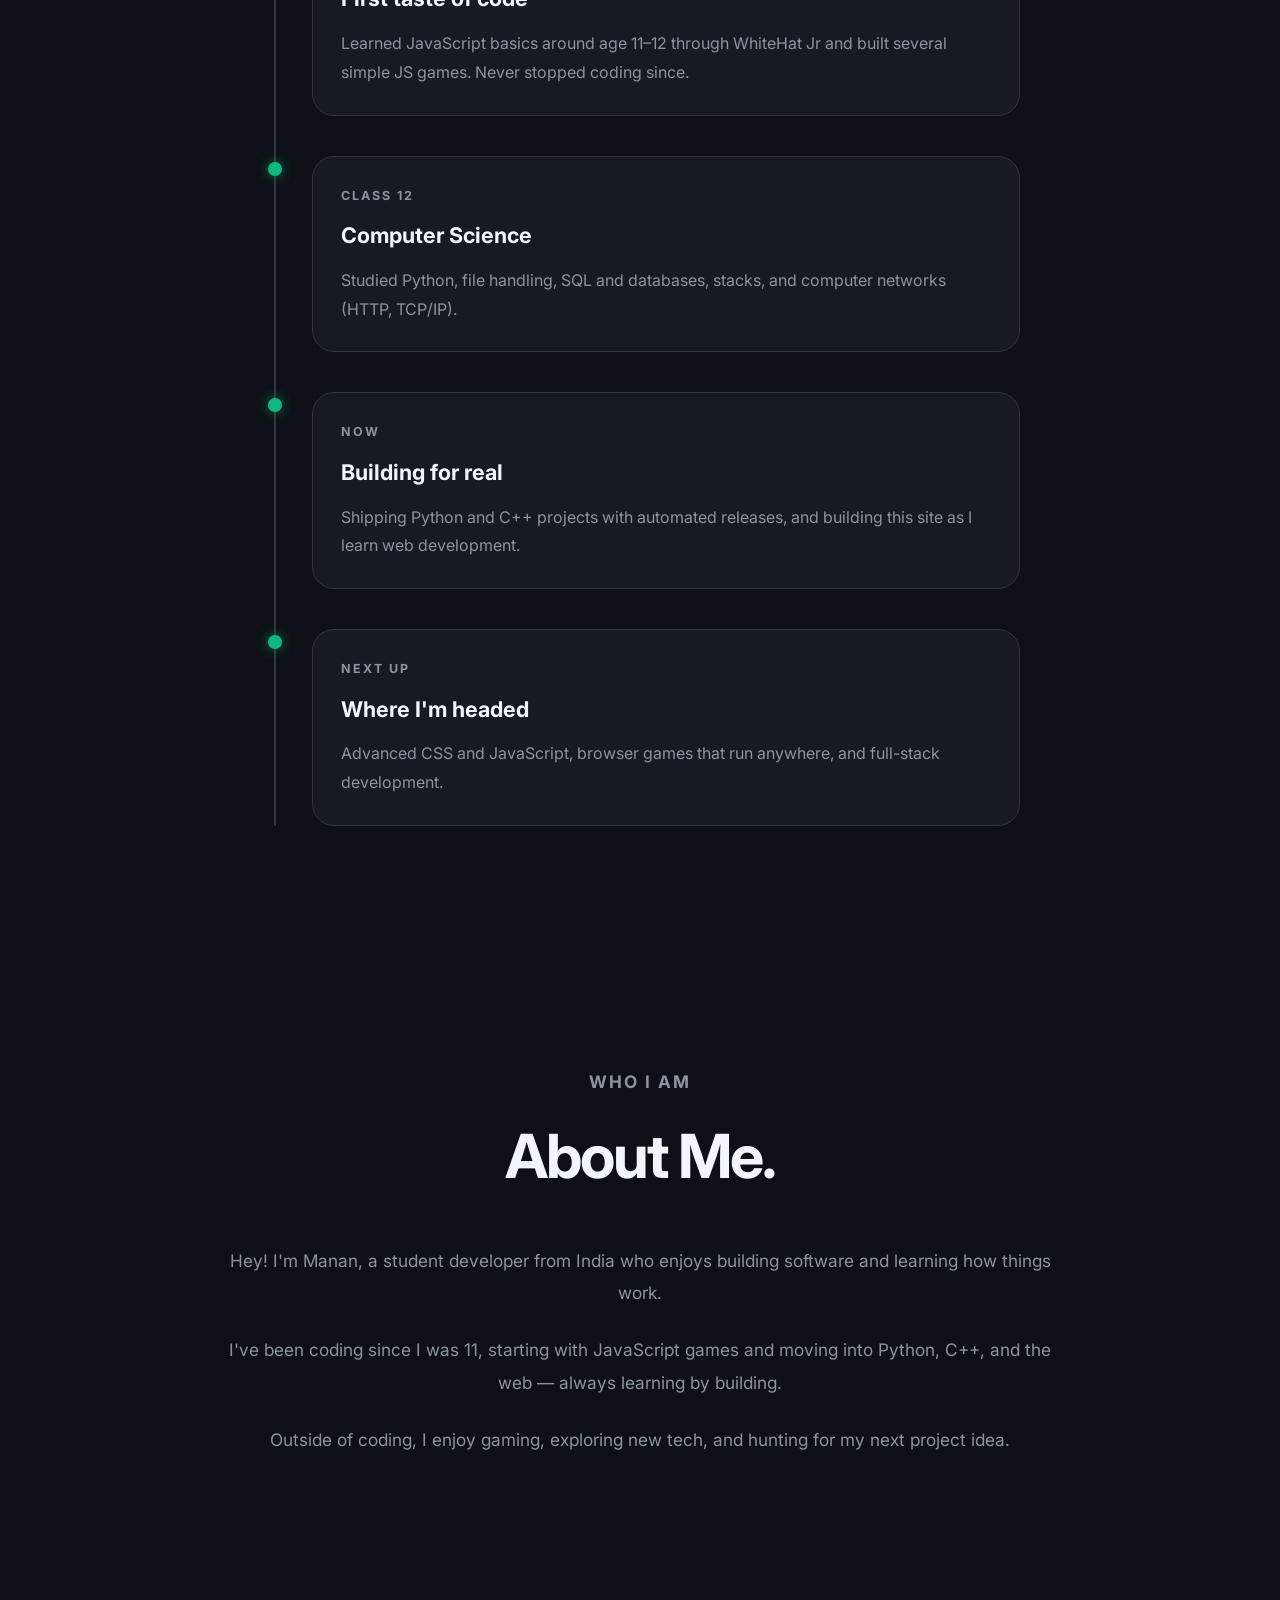
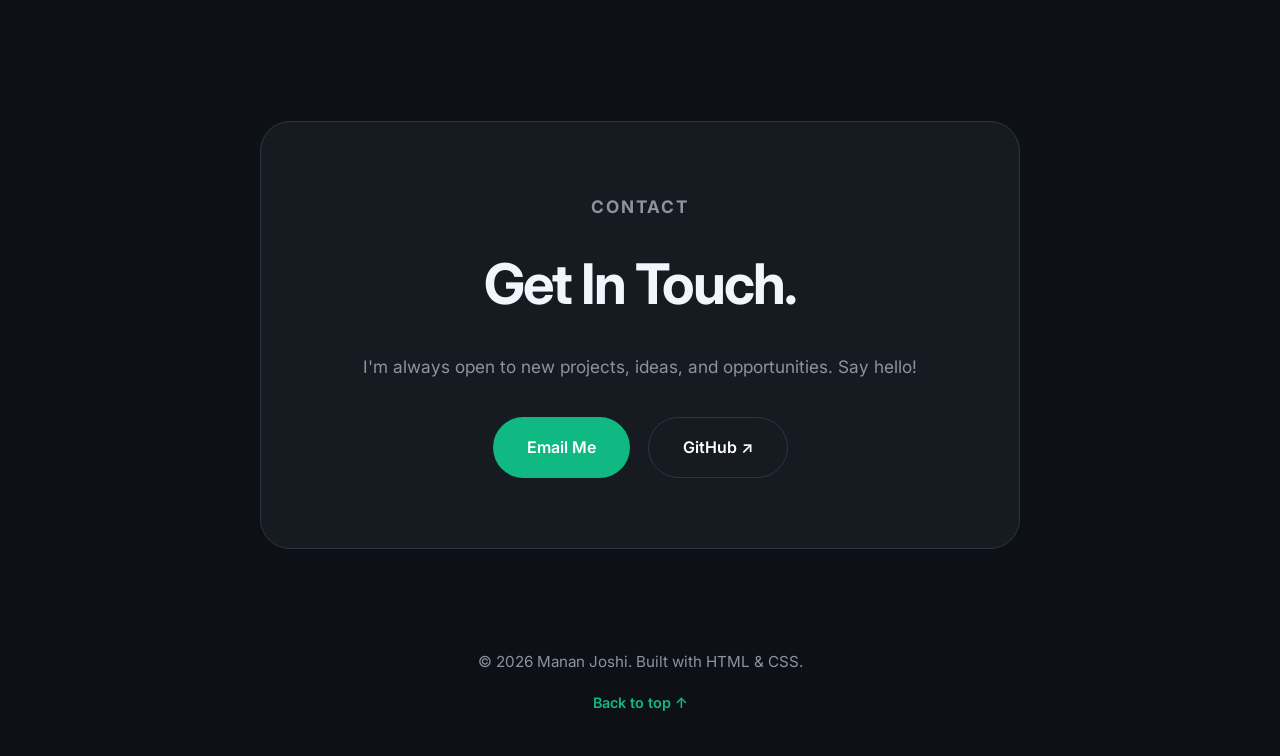
==== commit c5e48b93: "critical pass: canonical/og:url, cache-bust og:image, fix mobile nav clipping, tighten hero/about co" ====
--- a/index.html
+++ b/index.html
@@ -8,9 +8,11 @@
     <title>Manan Joshi | Portfolio — Student Developer & Projects</title>
     <meta name="description" content="Student developer from India building projects with Python, C++, and Web Development.">
     <meta property="og:site_name" content="Manan Joshi Portfolio">
+    <meta property="og:url" content="https://manan.is-a.dev/">
+    <link rel="canonical" href="https://manan.is-a.dev/">
     <meta property="og:title" content="Manan Joshi | Portfolio — Student Developer">
     <meta property="og:description" content="Student developer documenting projects, learning, and software development.">
-    <meta property="og:image" content="https://manan.is-a.dev/preview.png">
+    <meta property="og:image" content="https://manan.is-a.dev/preview.png?v=2">
     <meta property="og:type" content="website">
     <meta name="twitter:card" content="summary_large_image">
     <link class="favicon" rel="icon" href="favicon.png">
@@ -43,8 +45,8 @@
             <p class="hero-tag">Student Developer</p>
             <h1>Hi, I'm <span>Manan Joshi.</span></h1>
             <p class="hero-text">
-                I build software with Python, C++, and the web — one project at a time.
-                I'm a student developer from India who loves turning ideas into working things.
+                I turn ideas into working software with Python, C++, and the web —
+                one project at a time. Based in India.
             </p>
             <div class="hero-buttons">
                 <a href="#projects" class="btn">See My Work</a>
@@ -117,7 +119,7 @@
 
         <section class="skills" id="skills">
             <div class="section-heading reveal">
-                <p class="section-tag">Skills</p>
+                <p class="section-tag">Toolbox</p>
                 <h2>My Skills.</h2>
                 <p>Hands-on experience from building real projects — not just tutorials.</p>
             </div>
@@ -167,7 +169,7 @@
 
         <section class="journey" id="journey">
             <div class="section-heading reveal">
-                <p class="section-tag">My Journey</p>
+                <p class="section-tag">Milestones</p>
                 <h2>My Journey.</h2>
                 <p>A quick timeline of my coding journey so far.</p>
             </div>
@@ -210,17 +212,17 @@
 
         <section class="about" id="about">
             <div class="section-heading reveal">
-                <p class="section-tag">About Me</p>
+                <p class="section-tag">Who I Am</p>
                 <h2>About Me.</h2>
             </div>
-            <p>Hey! I'm Manan, a student developer from India who enjoys building software and learning new technologies.</p>
-            <p>This portfolio documents my journey as I explore programming, improve my skills, and create projects that challenge me to learn something new every time.</p>
-            <p>Outside of coding, I enjoy gaming, exploring technology, and finding new ideas for future projects.</p>
+            <p>Hey! I'm Manan, a student developer from India who enjoys building software and learning how things work.</p>
+            <p>I've been coding since I was 11, starting with JavaScript games and moving into Python, C++, and the web — always learning by building.</p>
+            <p>Outside of coding, I enjoy gaming, exploring new tech, and hunting for my next project idea.</p>
         </section>
 
         <section class="contact" id="contact">
             <div class="contact-card reveal">
-                <p class="section-tag">Get In Touch</p>
+                <p class="section-tag">Contact</p>
                 <h2>Get In Touch.</h2>
                 <p>I'm always open to new projects, ideas, and opportunities. Say hello!</p>
                 <div class="hero-buttons">
@@ -232,7 +234,7 @@
 
         <footer>
             <div class="footer-bottom">
-                <p>© 2026 Manan Joshi. Built with HTML &amp; CSS.</p>
+                <p>© <span id="year">2026</span> Manan Joshi. Built with HTML &amp; CSS.</p>
                 <a href="#" class="back-to-top">Back to top ↑</a>
             </div>
         </footer>
@@ -342,6 +344,8 @@
         document.addEventListener('keydown', function (e) {
             if (e.key === 'Escape' && gameModal.classList.contains('open')) closeGame();
         });
+
+        document.getElementById('year').textContent = new Date().getFullYear();
     </script>
 
 </body>
--- a/style.css
+++ b/style.css
@@ -728,12 +728,18 @@
     .nav-links {
         gap: 14px;
         flex-wrap: nowrap;
-        justify-content: center;
+        justify-content: flex-start;
         width: 100%;
         overflow-x: auto;
         -webkit-overflow-scrolling: touch;
     }
 
+    .nav-links::before,
+    .nav-links::after {
+        content: '';
+        margin: auto;
+    }
+
     .nav-links a {
         font-size: 0.8rem;
         white-space: nowrap;
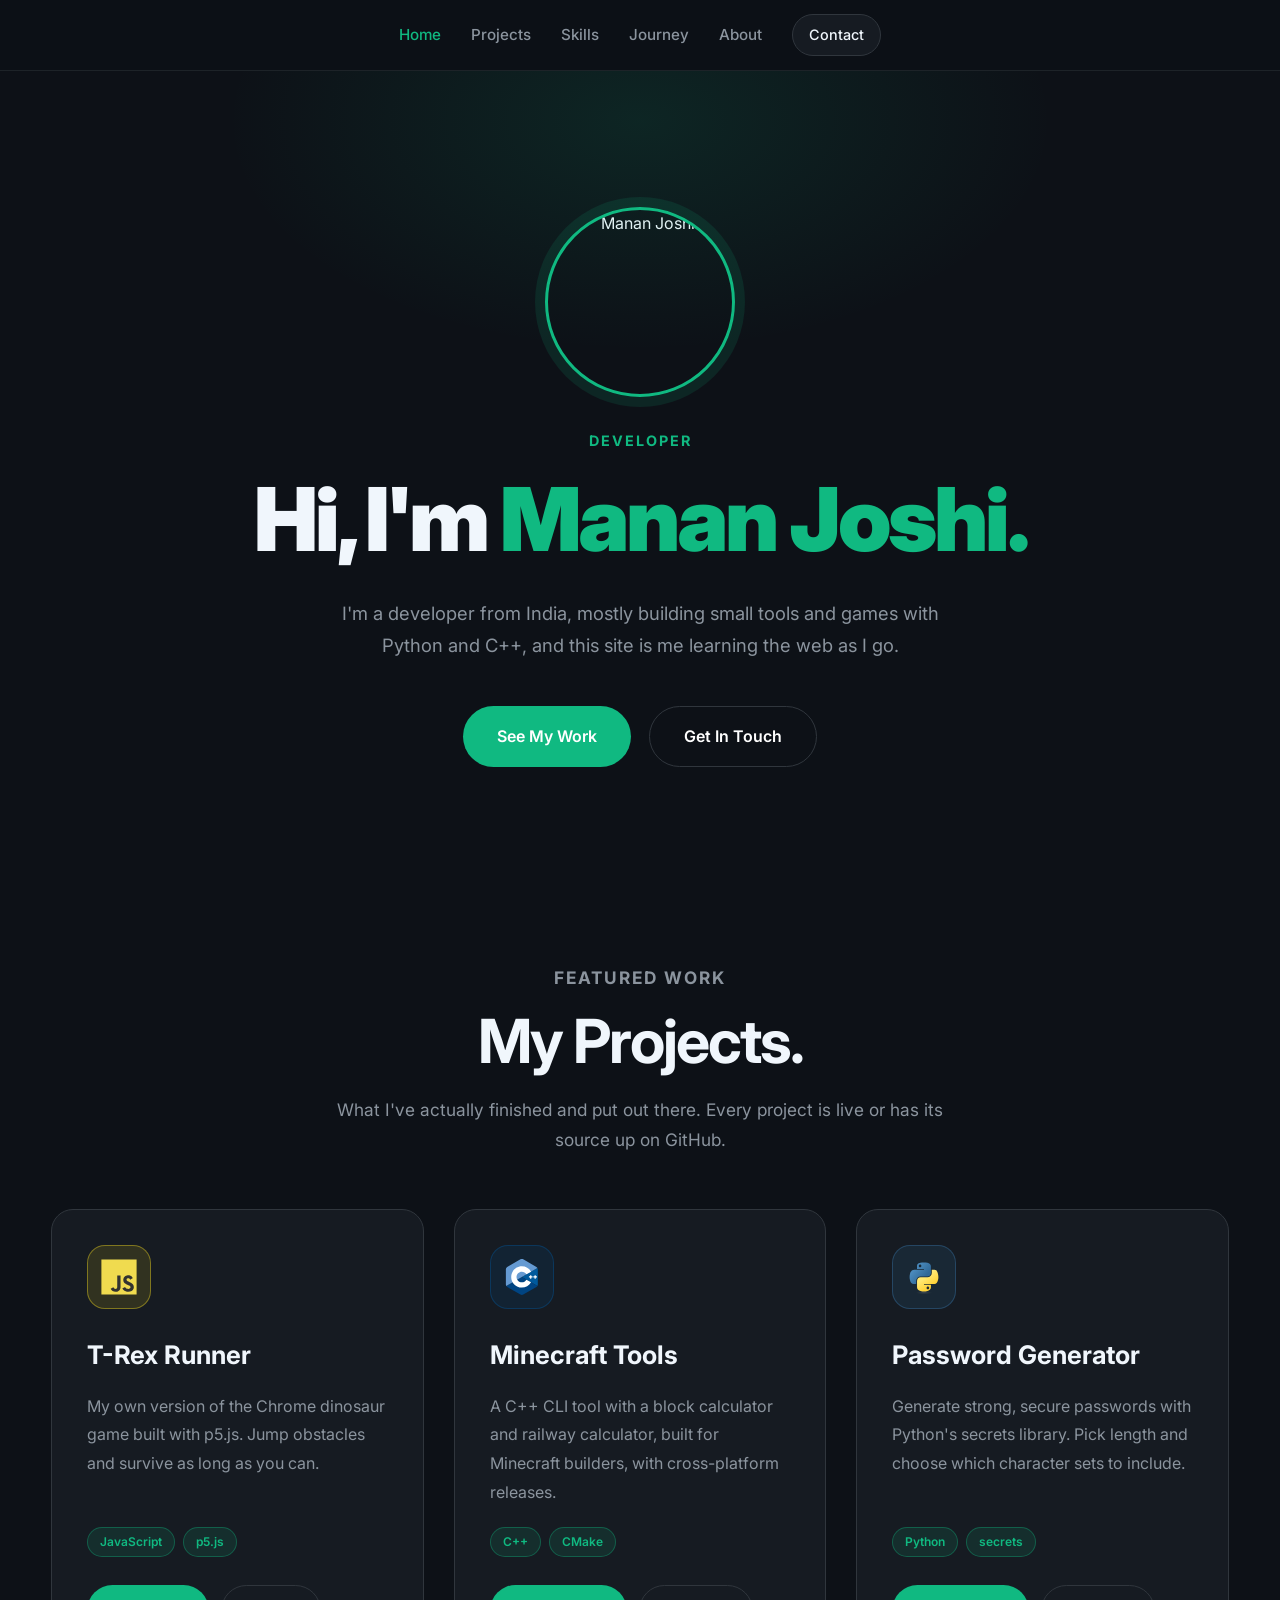
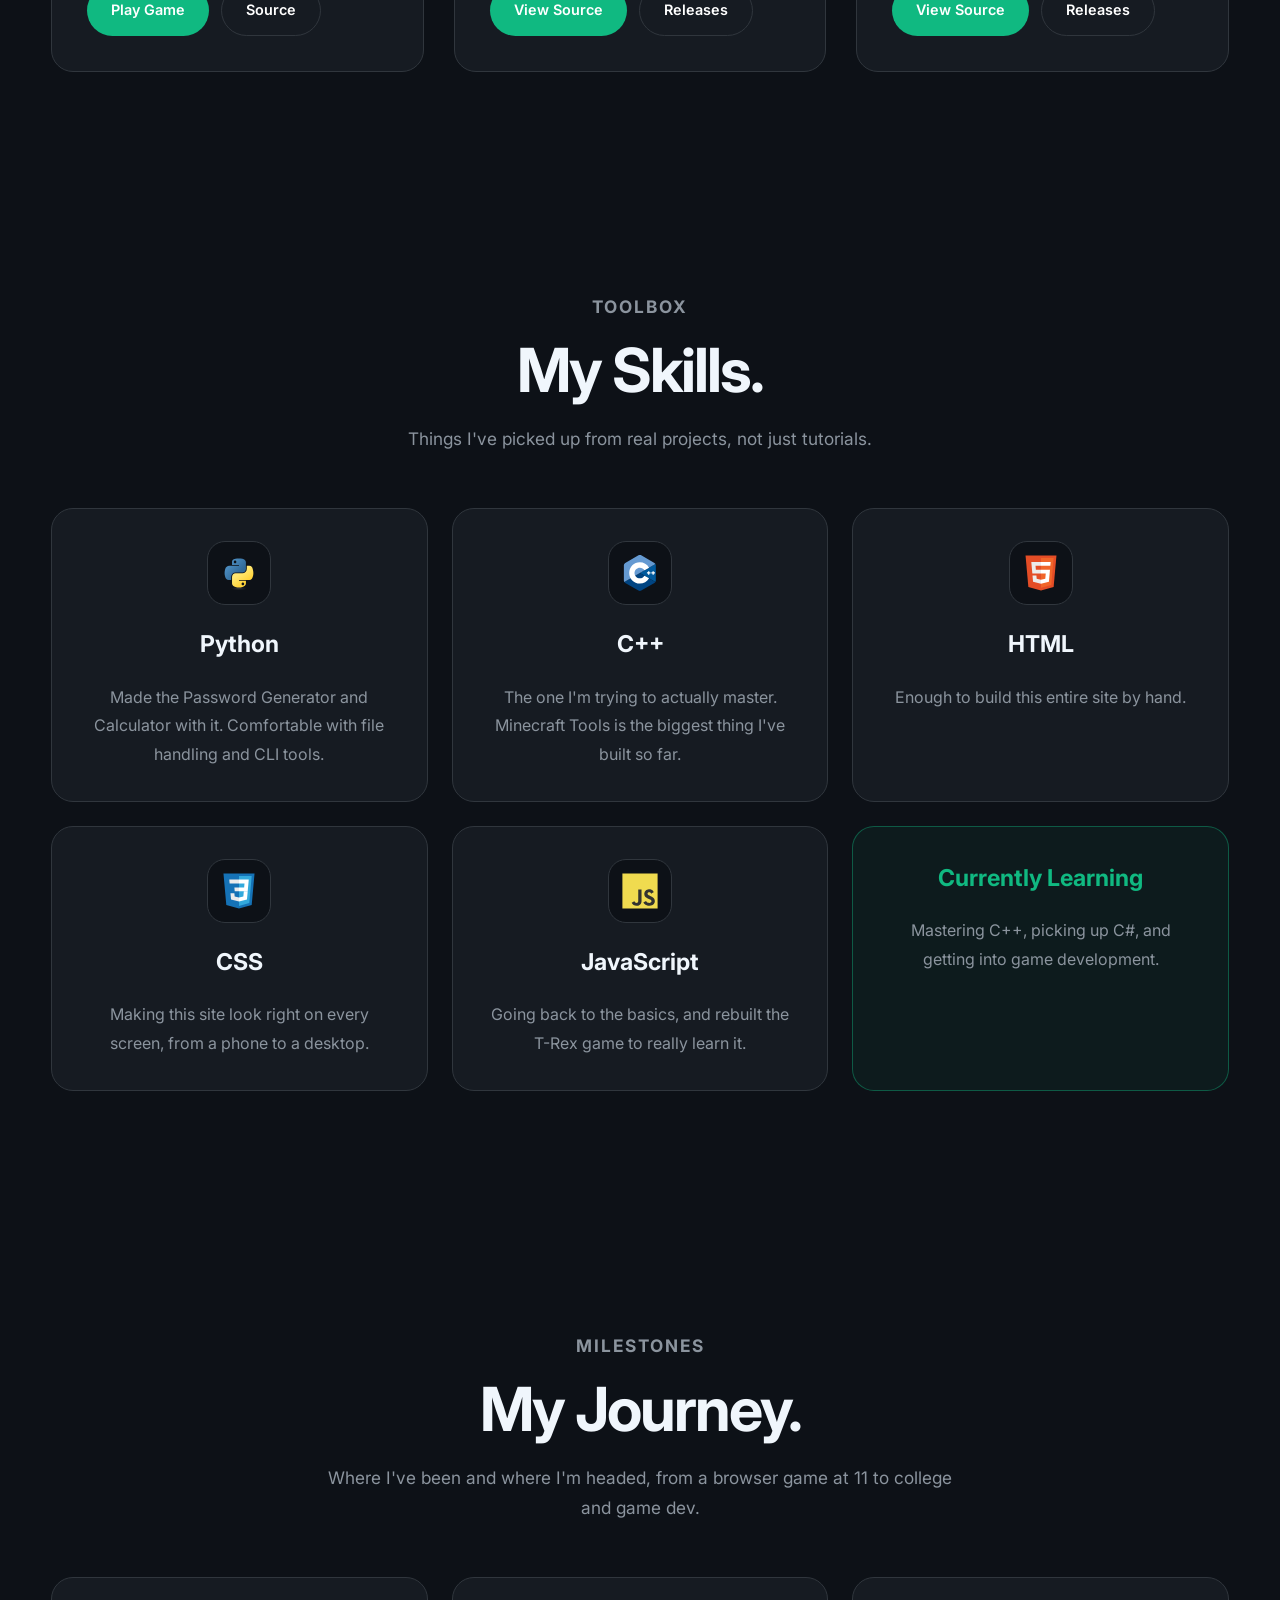
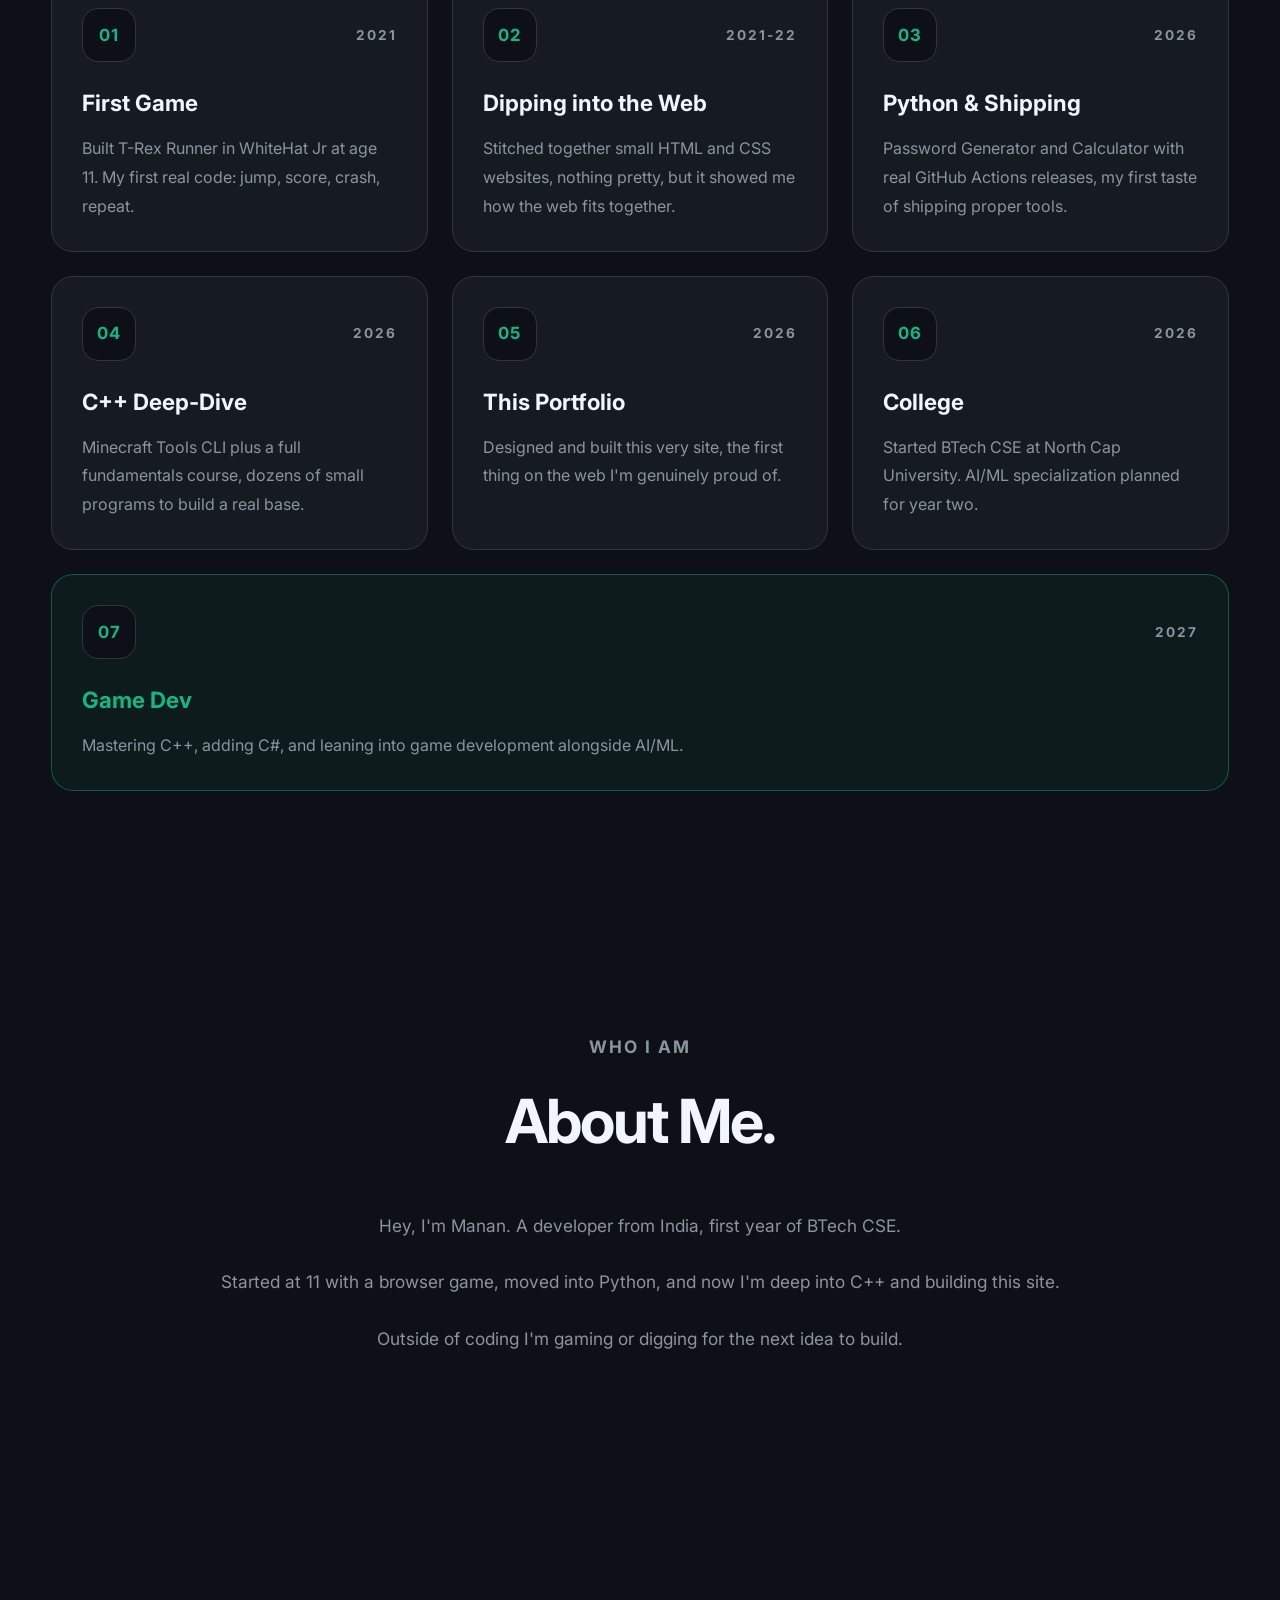
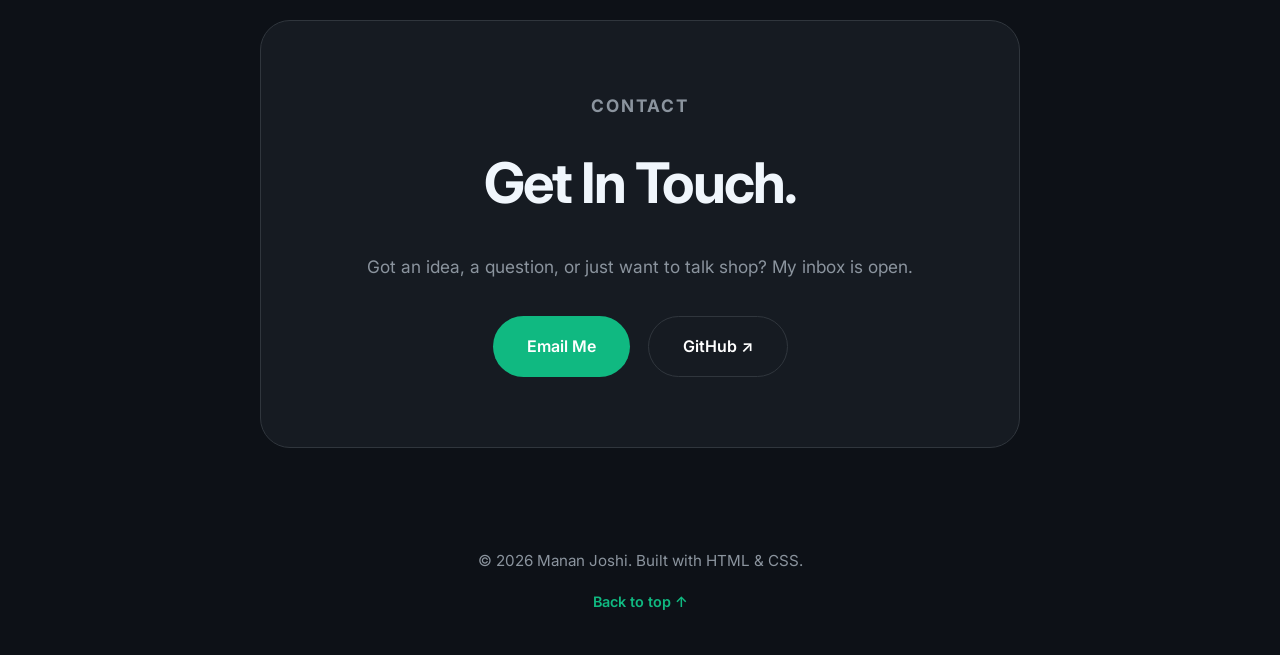
==== commit 56b5b39c: "added sitemap.xml for SEO, + other SEO friendly changes" ====
--- a/index.html
+++ b/index.html
@@ -5,14 +5,17 @@
     <meta charset="UTF-8">
     <meta name="viewport" content="width=device-width, initial-scale=1.0">
     <meta name="theme-color" content="#0D1117">
-    <title>Manan Joshi | Portfolio — Student Developer & Projects</title>
-    <meta name="description" content="Student developer from India building projects with Python, C++, and Web Development.">
+    <title>Manan Joshi | Python, C++ & Web Developer</title>
+    <meta name="description" content="Portfolio of Manan Joshi, an Indian developer who builds tools and games in Python, C++, and JavaScript on the web. Explore projects, skills, and source code.">
     <meta property="og:site_name" content="Manan Joshi Portfolio">
     <meta property="og:url" content="https://manan.is-a.dev/">
     <link rel="canonical" href="https://manan.is-a.dev/">
-    <meta property="og:title" content="Manan Joshi | Portfolio — Student Developer">
-    <meta property="og:description" content="Student developer documenting projects, learning, and software development.">
-    <meta property="og:image" content="https://manan.is-a.dev/preview.png?v=2">
+    <meta property="og:title" content="Manan Joshi | Python, C++ & Web Developer">
+    <meta property="og:description" content="Portfolio of Manan Joshi, an Indian developer building projects in Python, C++, and JavaScript on the web.">
+    <meta property="og:image" content="https://manan.is-a.dev/preview.png?v=3">
+    <meta property="og:image:width" content="1200">
+    <meta property="og:image:height" content="630">
+    <meta property="og:image:alt" content="Manan Joshi, Python, C++ and web developer from India">
     <meta property="og:type" content="website">
     <meta name="twitter:card" content="summary_large_image">
     <link class="favicon" rel="icon" href="favicon.png">
@@ -21,6 +24,23 @@
     <link href="https://fonts.googleapis.com/css2?family=Inter:wght@400;500;600;700;900&display=swap" rel="stylesheet">
     <link rel="stylesheet" href="style.css">
     <meta name="google-site-verification" content="tQXLFUhHLoD3-BiDWoEAZrjiJuhq7GMiHHihAaQNMvo" />
+    <script type="application/ld+json">
+    {
+        "@context": "https://schema.org",
+        "@type": "Person",
+        "name": "Manan Joshi",
+        "url": "https://manan.is-a.dev/",
+        "image": "https://manan.is-a.dev/img/avatar.png",
+        "jobTitle": "Developer",
+        "address": {
+            "@type": "PostalAddress",
+            "addressCountry": "IN"
+        },
+        "nationality": "Indian",
+        "knowsAbout": ["Python", "C++", "JavaScript", "Web Development"],
+        "sameAs": ["https://github.com/ManannJoshi"]
+    }
+    </script>
 </head>
 
 <body>
@@ -38,15 +58,15 @@
         </div>
     </nav>
 
-    <div class="container">
+    <main class="container">
 
         <header class="hero">
             <img src="img/avatar.png" alt="Manan Joshi" class="hero-avatar">
-            <p class="hero-tag">Student Developer</p>
+            <p class="hero-tag">Developer</p>
             <h1>Hi, I'm <span>Manan Joshi.</span></h1>
             <p class="hero-text">
-                I turn ideas into working software with Python, C++, and the web —
-                one project at a time. Based in India.
+                I'm a developer from India, mostly building small tools and games with Python and
+                C++, and this site is me learning the web as I go.
             </p>
             <div class="hero-buttons">
                 <a href="#projects" class="btn">See My Work</a>
@@ -59,8 +79,8 @@
                 <p class="section-tag">Featured Work</p>
                 <h2>My Projects.</h2>
                 <p>
-                    Every project has taught me something new — from Python automation to C++ tools
-                    and browser games. Each one has a live demo or source on GitHub.
+                    What I've actually finished and put out there. Every project is live or has
+                    its source up on GitHub.
                 </p>
             </div>
 
@@ -71,7 +91,7 @@
                         <img src="img/javascript.svg" alt="JavaScript icon">
                     </div>
                     <h3>T-Rex Runner</h3>
-                    <p>My own version of the Chrome dinosaur game built with p5.js — jump obstacles and survive as long as you can.</p>
+                    <p>My own version of the Chrome dinosaur game built with p5.js. Jump obstacles and survive as long as you can.</p>
                     <div class="project-meta">
                         <span class="tag">JavaScript</span>
                         <span class="tag">p5.js</span>
@@ -87,7 +107,7 @@
                         <img src="img/cplusplus.svg" alt="C++ icon">
                     </div>
                     <h3>Minecraft Tools</h3>
-                    <p>A C++ CLI tool with a block calculator and railway calculator — built for Minecraft builders, with cross-platform releases.</p>
+                    <p>A C++ CLI tool with a block calculator and railway calculator, built for Minecraft builders, with cross-platform releases.</p>
                     <div class="project-meta">
                         <span class="tag">C++</span>
                         <span class="tag">CMake</span>
@@ -103,7 +123,7 @@
                         <img src="img/python.svg" alt="Python icon">
                     </div>
                     <h3>Password Generator</h3>
-                    <p>Generate strong, secure passwords with Python's secrets library — pick length and choose which character sets to include.</p>
+                    <p>Generate strong, secure passwords with Python's secrets library. Pick length and choose which character sets to include.</p>
                     <div class="project-meta">
                         <span class="tag">Python</span>
                         <span class="tag">secrets</span>
@@ -121,7 +141,7 @@
             <div class="section-heading reveal">
                 <p class="section-tag">Toolbox</p>
                 <h2>My Skills.</h2>
-                <p>Hands-on experience from building real projects — not just tutorials.</p>
+                <p>Things I've picked up from real projects, not just tutorials.</p>
             </div>
 
             <div class="skills-grid">
@@ -130,39 +150,39 @@
                         <img src="img/python.svg" alt="Python">
                     </div>
                     <h3>Python</h3>
-                    <p>Comfortable with core programming, file handling, and building CLI tools.</p>
+                    <p>Made the Password Generator and Calculator with it. Comfortable with file handling and CLI tools.</p>
                 </div>
                 <div class="skill-card reveal">
                     <div class="skill-icon tile-cpp">
                         <img src="img/cplusplus.svg" alt="C++">
                     </div>
                     <h3>C++</h3>
-                    <p>Building console applications, strong typing, and structured programs.</p>
+                    <p>The one I'm trying to actually master. Minecraft Tools is the biggest thing I've built so far.</p>
                 </div>
                 <div class="skill-card reveal">
                     <div class="skill-icon tile-html">
                         <img src="img/html5.svg" alt="HTML">
                     </div>
                     <h3>HTML</h3>
-                    <p>Solid grasp of semantic markup for clean, structured web pages.</p>
+                    <p>Enough to build this entire site by hand.</p>
                 </div>
                 <div class="skill-card reveal">
                     <div class="skill-icon tile-css">
                         <img src="img/css.svg" alt="CSS">
                     </div>
                     <h3>CSS</h3>
-                    <p>Styling responsive layouts — like this very portfolio.</p>
+                    <p>Making this site look right on every screen, from a phone to a desktop.</p>
                 </div>
                 <div class="skill-card reveal">
                     <div class="skill-icon tile-js">
                         <img src="img/javascript.svg" alt="JavaScript">
                     </div>
                     <h3>JavaScript</h3>
-                    <p>Relearning the fundamentals with a project-driven approach.</p>
+                    <p>Going back to the basics, and rebuilt the T-Rex game to really learn it.</p>
                 </div>
                 <div class="skill-card skill-card-accent reveal">
                     <h3>Currently Learning</h3>
-                    <p>Advanced JavaScript, responsive CSS, and browser game development.</p>
+                    <p>Mastering C++, picking up C#, and getting into game development.</p>
                 </div>
             </div>
         </section>
@@ -171,42 +191,74 @@
             <div class="section-heading reveal">
                 <p class="section-tag">Milestones</p>
                 <h2>My Journey.</h2>
-                <p>A quick timeline of my coding journey so far.</p>
-            </div>
-
-            <div class="timeline">
-                <div class="timeline-item">
-                    <div class="timeline-marker"></div>
-                    <div class="timeline-card reveal">
-                        <p class="timeline-tag">The Beginning</p>
-                        <h3>First taste of code</h3>
-                        <p>Learned JavaScript basics around age 11–12 through WhiteHat Jr and built several simple JS games. Never stopped coding since.</p>
-                    </div>
-                </div>
-                <div class="timeline-item">
-                    <div class="timeline-marker"></div>
-                    <div class="timeline-card reveal">
-                        <p class="timeline-tag">Class 12</p>
-                        <h3>Computer Science</h3>
-                        <p>Studied Python, file handling, SQL and databases, stacks, and computer networks (HTTP, TCP/IP).</p>
-                    </div>
-                </div>
-                <div class="timeline-item">
-                    <div class="timeline-marker"></div>
-                    <div class="timeline-card reveal">
-                        <p class="timeline-tag">Now</p>
-                        <h3>Building for real</h3>
-                        <p>Shipping Python and C++ projects with automated releases, and building this site as I learn web development.</p>
-                    </div>
-                </div>
-                <div class="timeline-item">
-                    <div class="timeline-marker"></div>
-                    <div class="timeline-card reveal">
-                        <p class="timeline-tag">Next Up</p>
-                        <h3>Where I'm headed</h3>
-                        <p>Advanced CSS and JavaScript, browser games that run anywhere, and full-stack development.</p>
-                    </div>
-                </div>
+                <p>Where I've been and where I'm headed, from a browser game at 11 to college and game dev.</p>
+            </div>
+
+            <div class="journey-grid">
+
+                <div class="milestone reveal">
+                    <div class="milestone-head">
+                        <span class="milestone-num">01</span>
+                        <p class="milestone-year">2021</p>
+                    </div>
+                    <h3>First Game</h3>
+                    <p>Built T-Rex Runner in WhiteHat Jr at age 11. My first real code: jump, score, crash, repeat.</p>
+                </div>
+
+                <div class="milestone reveal">
+                    <div class="milestone-head">
+                        <span class="milestone-num">02</span>
+                        <p class="milestone-year">2021-22</p>
+                    </div>
+                    <h3>Dipping into the Web</h3>
+                    <p>Stitched together small HTML and CSS websites, nothing pretty, but it showed me how the web fits together.</p>
+                </div>
+
+                <div class="milestone reveal">
+                    <div class="milestone-head">
+                        <span class="milestone-num">03</span>
+                        <p class="milestone-year">2026</p>
+                    </div>
+                    <h3>Python & Shipping</h3>
+                    <p>Password Generator and Calculator with real GitHub Actions releases, my first taste of shipping proper tools.</p>
+                </div>
+
+                <div class="milestone reveal">
+                    <div class="milestone-head">
+                        <span class="milestone-num">04</span>
+                        <p class="milestone-year">2026</p>
+                    </div>
+                    <h3>C++ Deep-Dive</h3>
+                    <p>Minecraft Tools CLI plus a full fundamentals course, dozens of small programs to build a real base.</p>
+                </div>
+
+                <div class="milestone reveal">
+                    <div class="milestone-head">
+                        <span class="milestone-num">05</span>
+                        <p class="milestone-year">2026</p>
+                    </div>
+                    <h3>This Portfolio</h3>
+                    <p>Designed and built this very site, the first thing on the web I'm genuinely proud of.</p>
+                </div>
+
+                <div class="milestone reveal">
+                    <div class="milestone-head">
+                        <span class="milestone-num">06</span>
+                        <p class="milestone-year">2026</p>
+                    </div>
+                    <h3>College</h3>
+                    <p>Started BTech CSE at North Cap University. AI/ML specialization planned for year two.</p>
+                </div>
+
+                <div class="milestone milestone-accent milestone-wide reveal">
+                    <div class="milestone-head">
+                        <span class="milestone-num">07</span>
+                        <p class="milestone-year">2027</p>
+                    </div>
+                    <h3>Game Dev</h3>
+                    <p>Mastering C++, adding C#, and leaning into game development alongside AI/ML.</p>
+                </div>
+
             </div>
         </section>
 
@@ -215,16 +267,16 @@
                 <p class="section-tag">Who I Am</p>
                 <h2>About Me.</h2>
             </div>
-            <p>Hey! I'm Manan, a student developer from India who enjoys building software and learning how things work.</p>
-            <p>I've been coding since I was 11, starting with JavaScript games and moving into Python, C++, and the web — always learning by building.</p>
-            <p>Outside of coding, I enjoy gaming, exploring new tech, and hunting for my next project idea.</p>
+            <p>Hey, I'm Manan. A developer from India, first year of BTech CSE.</p>
+            <p>Started at 11 with a browser game, moved into Python, and now I'm deep into C++ and building this site.</p>
+            <p>Outside of coding I'm gaming or digging for the next idea to build.</p>
         </section>
 
         <section class="contact" id="contact">
             <div class="contact-card reveal">
                 <p class="section-tag">Contact</p>
                 <h2>Get In Touch.</h2>
-                <p>I'm always open to new projects, ideas, and opportunities. Say hello!</p>
+                <p>Got an idea, a question, or just want to talk shop? My inbox is open.</p>
                 <div class="hero-buttons">
                     <a href="mailto:mananjoshi.dev@gmail.com" class="btn">Email Me</a>
                     <a href="https://github.com/ManannJoshi" target="_blank" rel="noopener" class="btn secondary">GitHub ↗</a>
@@ -239,7 +291,7 @@
             </div>
         </footer>
 
-    </div>
+    </main>
 
     <div class="game-modal" id="game-modal" role="dialog" aria-modal="true" aria-label="T-Rex Runner game">
         <div class="game-modal-backdrop" id="game-modal-backdrop"></div>
@@ -264,7 +316,11 @@
                 const target = document.querySelector(href);
                 if (target) {
                     e.preventDefault();
-                    target.scrollIntoView({ behavior: 'smooth' });
+                    const heading = target.querySelector('.section-heading') || target.querySelector('.contact-card') || target;
+                    const relTop = heading.offsetTop - target.offsetTop;
+                    const sectionTop = target.getBoundingClientRect().top + window.scrollY;
+                    const navHeight = document.querySelector('.navbar').offsetHeight;
+                    window.scrollTo({ top: Math.max(0, sectionTop + relTop - navHeight - 24), behavior: 'smooth' });
                 }
             });
         });
@@ -305,6 +361,8 @@
                     el.style.transitionDelay = (i % 4) * 0.08 + 's';
                 } else if (parent && parent.classList.contains('skills-grid')) {
                     el.style.transitionDelay = (i % 3) * 0.08 + 's';
+                } else if (parent && parent.classList.contains('journey-grid')) {
+                    el.style.transitionDelay = (i % 3) * 0.08 + 's';
                 }
                 observer.observe(el);
             });
--- a/style.css
+++ b/style.css
@@ -453,76 +453,87 @@
     width:100%;
 }
 
-.timeline{
-    position:relative;
-    max-width:760px;
-    margin:0 auto;
-    width:100%;
-}
-
-.timeline::before{
-    content:'';
-    position:absolute;
-    left:14px;
-    top:0;
-    bottom:0;
-    width:2px;
-    background:var(--border);
-}
-
-.timeline-item{
-    position:relative;
-    padding-left:52px;
-    padding-bottom:40px;
-}
-
-.timeline-item:last-child{
-    padding-bottom:0;
-}
-
-.timeline-marker{
-    position:absolute;
-    left:8px;
-    top:6px;
-    width:14px;
-    height:14px;
-    border-radius:50%;
-    background:var(--accent);
-    box-shadow:0 0 12px rgba(16,185,129,0.6);
-}
-
-.timeline-card{
+.journey-grid{
+    display:grid;
+    grid-template-columns:repeat(auto-fit,minmax(280px,1fr));
+    gap:24px;
+    width:100%;
+}
+
+.milestone{
     background:var(--surface);
     border:1px solid var(--border);
     border-radius:22px;
-    padding:28px;
+    padding:30px;
     transition:
         transform .3s ease,
-        border-color .3s ease;
-}
-
-.timeline-card:hover{
-    transform:translateY(-4px);
+        border-color .3s ease,
+        background .3s ease;
+}
+
+.milestone:hover{
+    transform:translateY(-6px);
     border-color:var(--accent);
-}
-
-.timeline-tag{
+    background:var(--surface-hover);
+}
+
+.milestone-head{
+    display:flex;
+    align-items:center;
+    justify-content:space-between;
+    margin-bottom:22px;
+}
+
+.milestone-num{
+    display:inline-flex;
+    align-items:center;
+    justify-content:center;
+    width:54px;
+    height:54px;
+    border-radius:16px;
+    background:var(--bg);
+    border:1px solid var(--border);
     color:var(--accent);
-    font-size:.78rem;
+    font-weight:700;
+    font-size:1.05rem;
+    letter-spacing:1px;
+}
+
+.milestone-year{
+    color:var(--accent);
+    font-size:.85rem;
     font-weight:700;
     letter-spacing:2px;
     text-transform:uppercase;
-    margin-bottom:10px;
-}
-
-.timeline-card h3{
-    font-size:1.35rem;
+}
+
+.milestone h3{
+    font-size:1.4rem;
     margin-bottom:12px;
 }
 
-.timeline-card p{
+.milestone p{
     color:var(--muted);
     line-height:1.8;
+}
+
+.milestone-accent{
+    border-color:rgba(16,185,129,0.4);
+    background:rgba(16,185,129,0.06);
+}
+
+.milestone-accent:hover{
+    background:rgba(16,185,129,0.1);
+}
+
+.milestone-accent h3{
+    color:var(--accent);
+}
+
+@media (min-width: 992px){
+    .milestone-wide{
+        grid-column:1 / -1;
+    }
 }
 
 .about{
@@ -796,16 +807,8 @@
         padding: 24px;
     }
 
-    .timeline-item {
-        padding-left: 44px;
-    }
-
-    .timeline::before {
-        left: 12px;
-    }
-
-    .timeline-marker {
-        left: 6px;
+    .milestone {
+        padding: 26px;
     }
 
     .contact-card {
